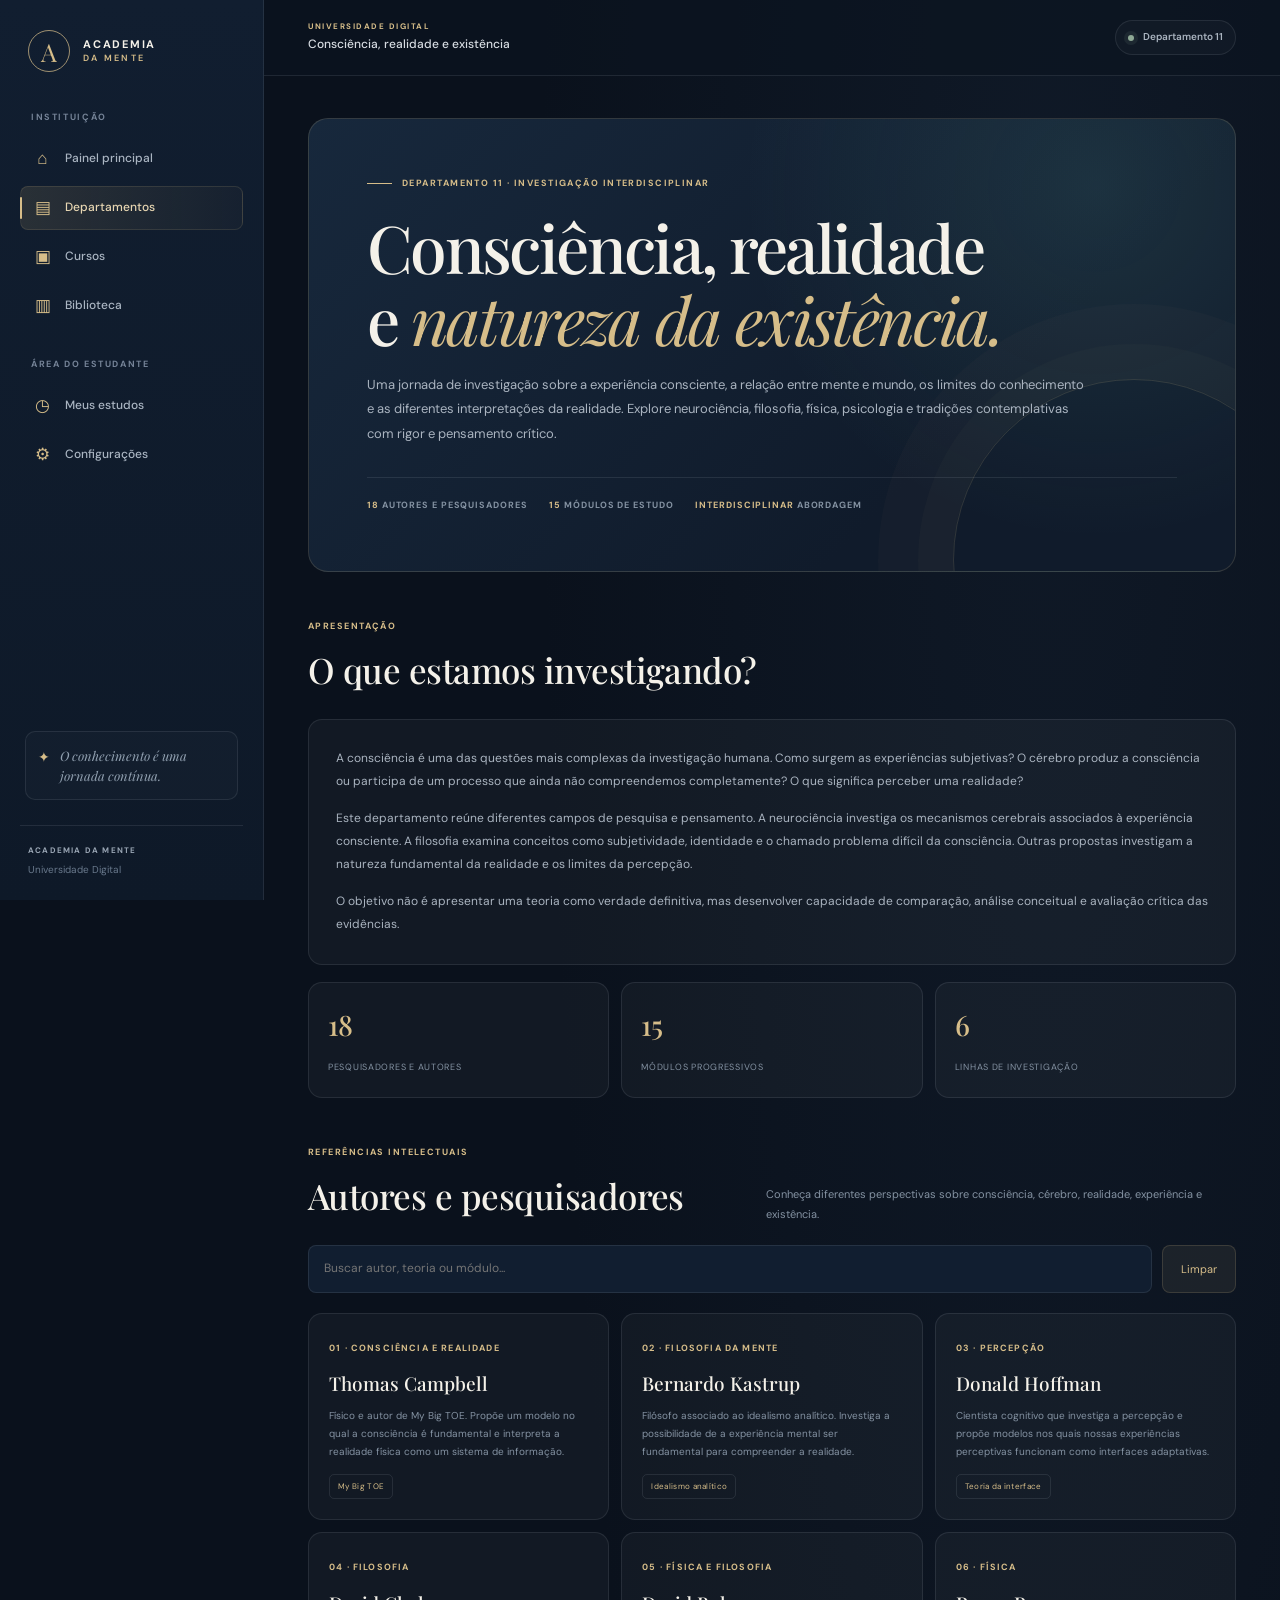
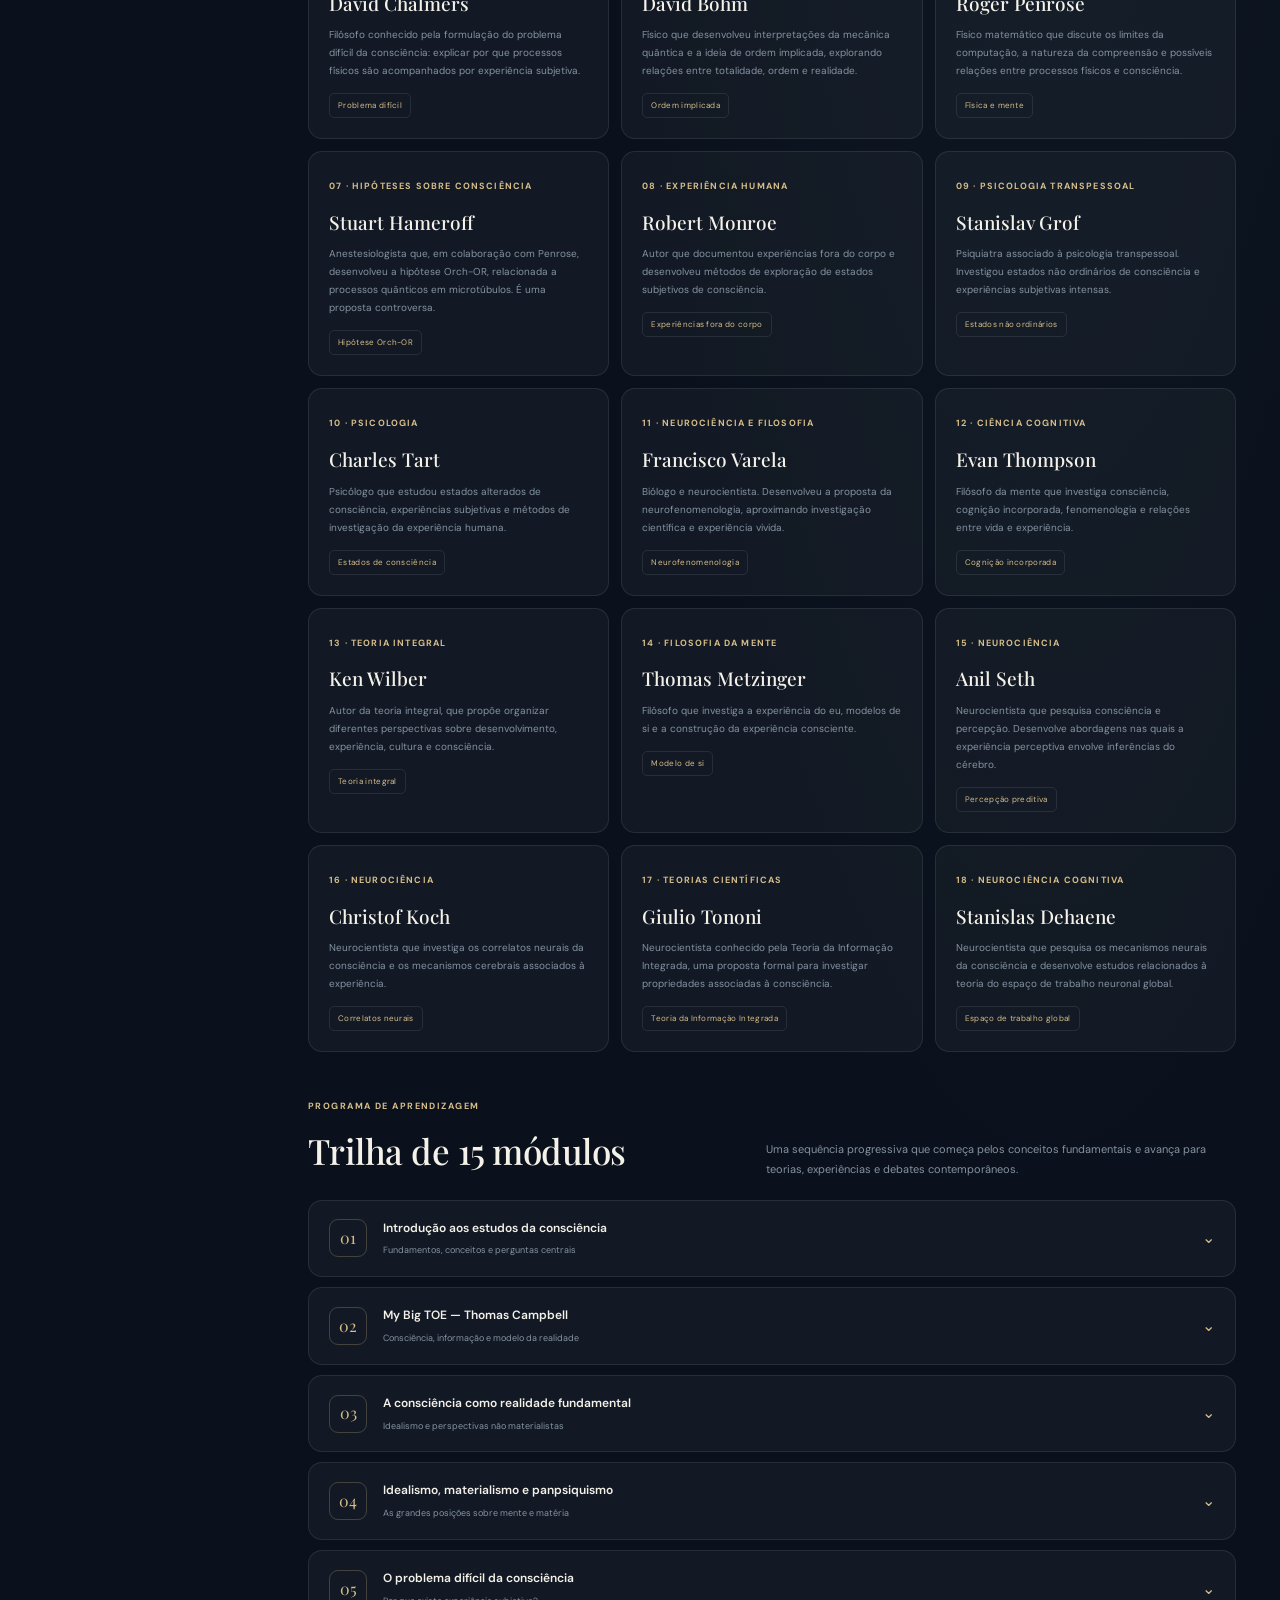
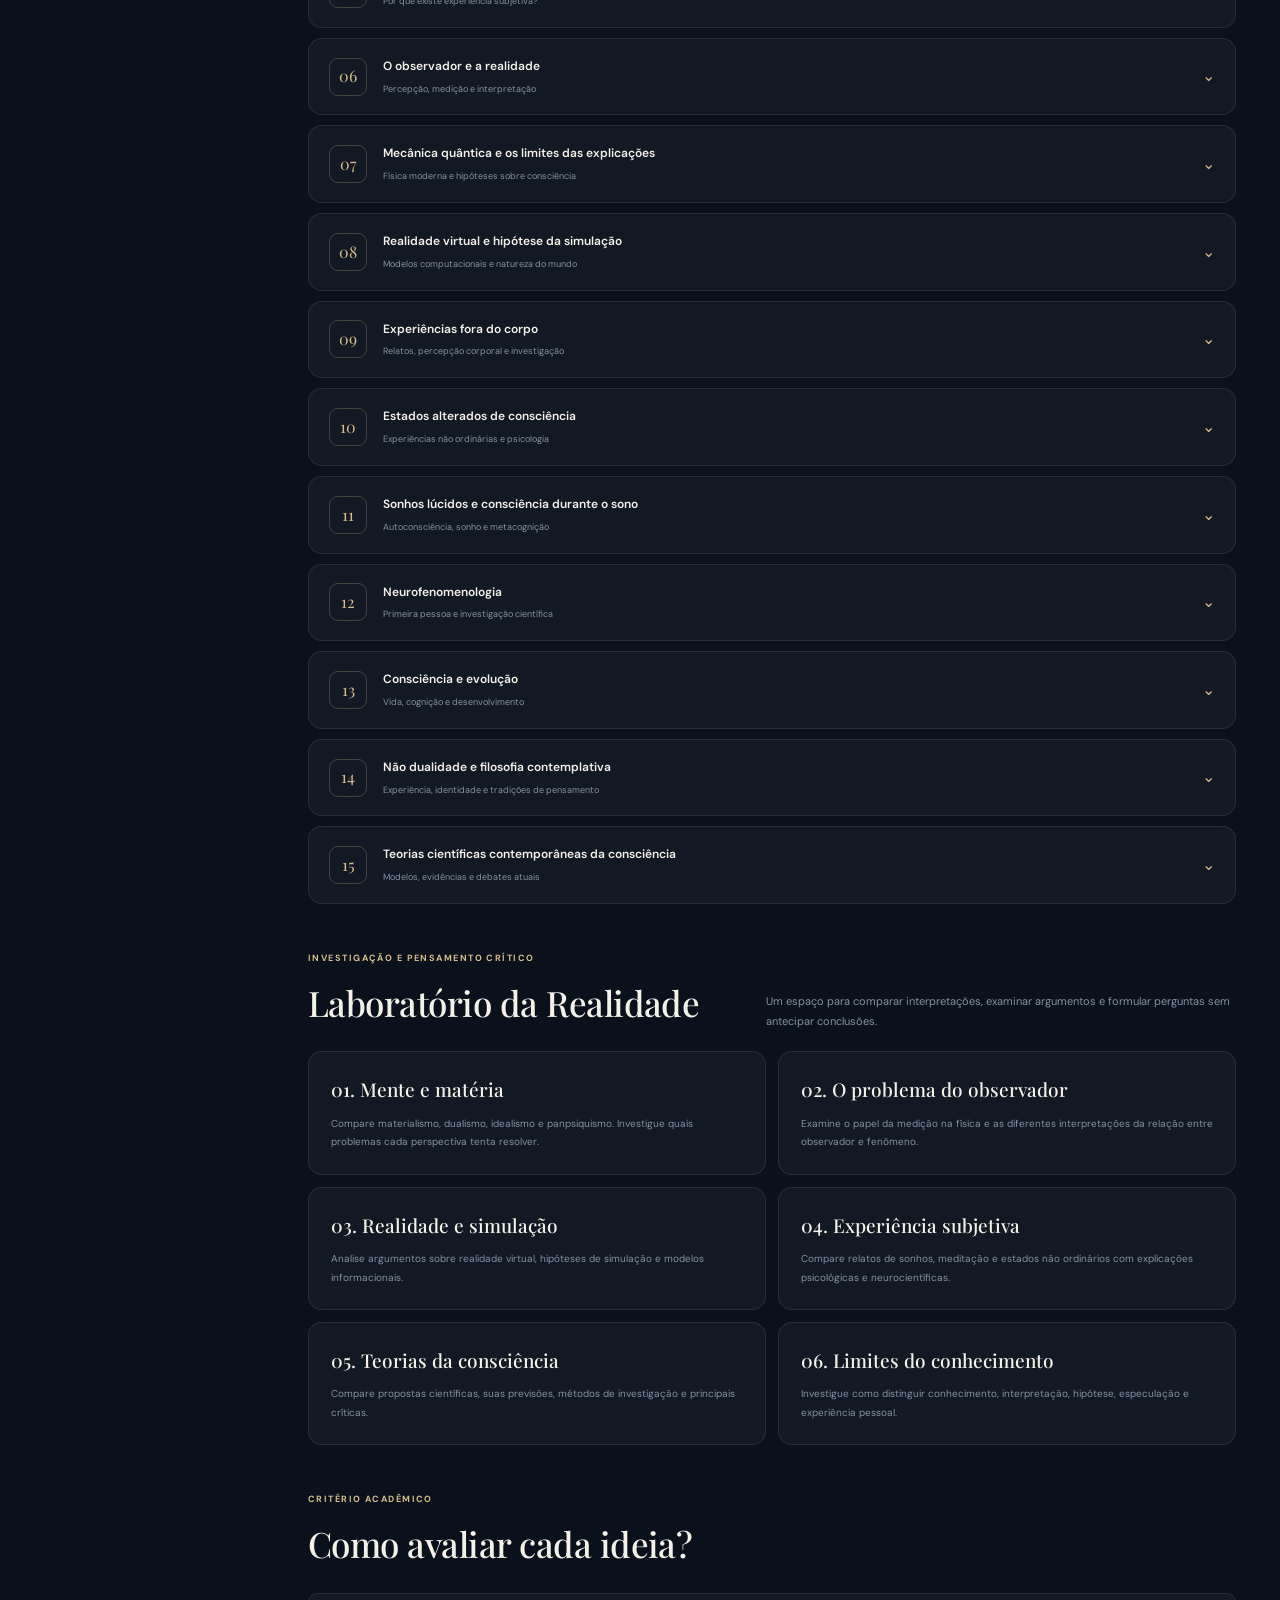
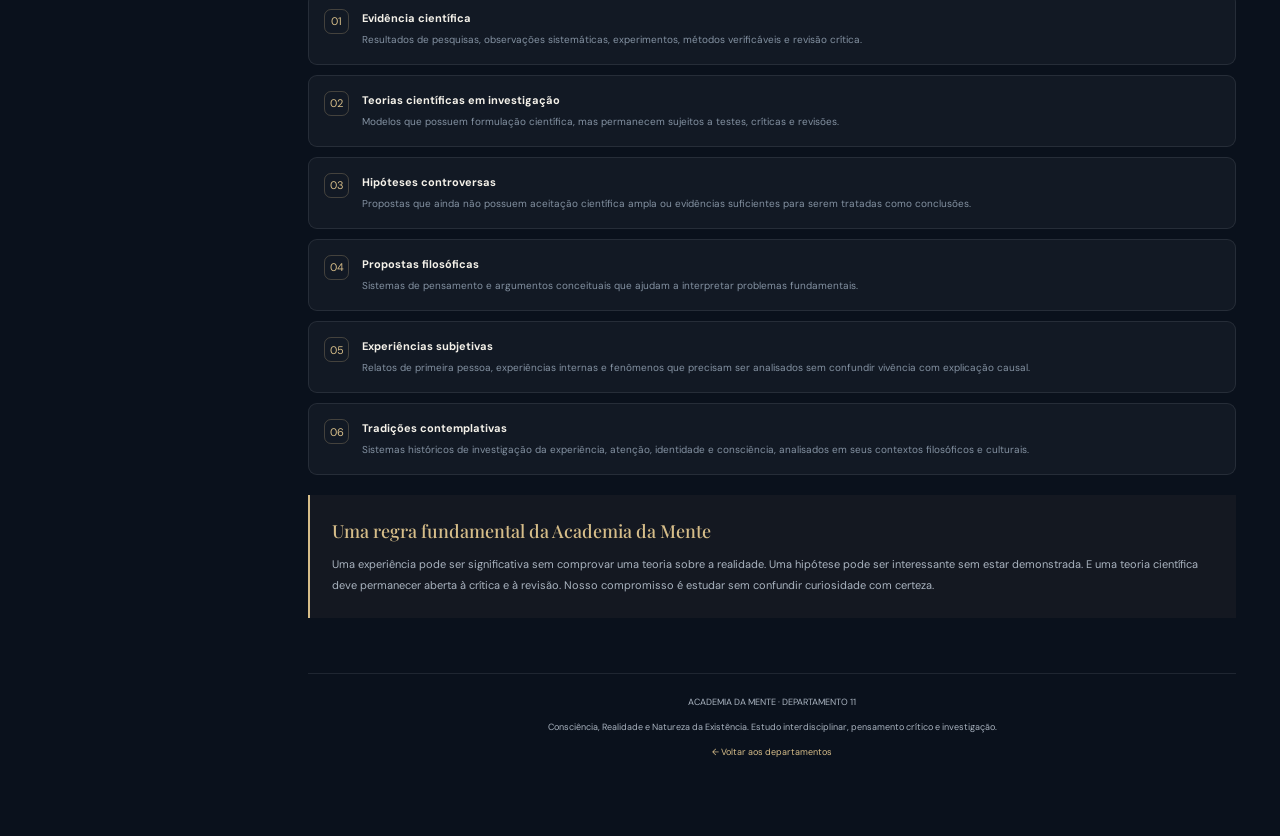
==== pages/consciencia-realidade.html @ b37b4dec "update consciencia-realidade.html" ====
<!DOCTYPE html>
<html lang="pt-BR">
<head>
  <meta charset="UTF-8">
  <meta name="viewport" content="width=device-width, initial-scale=1.0">
  <meta name="theme-color" content="#101b2b">

  <meta name="description" content="Estude consciência, realidade, filosofia da mente, neurociência, My Big TOE, estados alterados e teorias contemporâneas na Academia da Mente.">

  <title>Consciência e Realidade | Academia da Mente</title>

  <link rel="stylesheet" href="../style.css">
  <link rel="stylesheet" href="../css/components.css">
  <link rel="stylesheet" href="../css/dashboard.css">
  <link rel="stylesheet" href="../css/responsive.css">

  <style>
    .study-page {
      width: min(100% - 88px, 1440px);
      margin: 0 auto;
      padding: 42px 0 75px;
    }

    .study-hero {
      position: relative;
      overflow: hidden;
      padding: clamp(28px, 5vw, 58px);
      border: 1px solid var(--line);
      border-radius: var(--radius-lg);
      background:
        radial-gradient(circle at 85% 15%, rgba(112,201,197,.12), transparent 22rem),
        linear-gradient(135deg, #17283c, #101b2b 70%);
    }

    .study-hero::after {
      position: absolute;
      right: -80px;
      bottom: -170px;
      width: 360px;
      height: 360px;
      border: 1px solid rgba(214,189,137,.16);
      border-radius: 50%;
      box-shadow:
        0 0 0 35px rgba(214,189,137,.025),
        0 0 0 75px rgba(214,189,137,.02);
      content: "";
      pointer-events: none;
    }

    .eyebrow {
      display: flex;
      align-items: center;
      gap: 10px;
      color: var(--gold-400);
      font-size: 9px;
      font-weight: 700;
      letter-spacing: .16em;
    }

    .eyebrow-line {
      width: 25px;
      height: 1px;
      background: var(--gold-400);
    }

    .study-hero h1 {
      position: relative;
      z-index: 1;
      max-width: 820px;
      margin: 20px 0 17px;
      color: var(--paper-100);
      font-family: var(--font-display);
      font-size: clamp(39px, 6vw, 66px);
      font-weight: 500;
      letter-spacing: -.04em;
      line-height: 1.1;
    }

    .study-hero h1 em {
      color: var(--gold-400);
      font-weight: 400;
    }

    .study-hero > p {
      position: relative;
      z-index: 1;
      max-width: 720px;
      color: var(--muted-200);
      font-size: 13px;
      line-height: 1.9;
    }

    .hero-index {
      position: relative;
      z-index: 1;
      display: flex;
      flex-wrap: wrap;
      gap: 22px;
      margin-top: 30px;
      padding-top: 20px;
      border-top: 1px solid var(--line-cool);
    }

    .hero-index span {
      color: var(--muted-300);
      font-size: 9px;
      font-weight: 700;
      letter-spacing: .1em;
    }

    .hero-index strong {
      color: var(--gold-400);
    }

    .study-section {
      margin-top: 48px;
    }

    .section-heading {
      display: flex;
      justify-content: space-between;
      align-items: end;
      gap: 20px;
      margin-bottom: 20px;
    }

    .section-heading h2 {
      margin: 8px 0 0;
      color: var(--paper-100);
      font-family: var(--font-display);
      font-size: clamp(25px, 3vw, 35px);
      font-weight: 500;
    }

    .section-heading p {
      max-width: 470px;
      margin: 0;
      color: var(--muted-300);
      font-size: 11px;
      line-height: 1.8;
    }

    .intro-panel {
      padding: 27px;
      border: 1px solid var(--line-cool);
      border-radius: var(--radius-md);
      background: var(--surface);
    }

    .intro-panel p {
      margin-bottom: 13px;
      color: var(--muted-200);
      font-size: 12px;
      line-height: 1.95;
    }

    .intro-panel p:last-child {
      margin-bottom: 0;
    }

    .stats-grid {
      display: grid;
      grid-template-columns: repeat(3, 1fr);
      gap: 12px;
      margin-top: 17px;
    }

    .stat-card {
      padding: 19px;
      border: 1px solid var(--line-cool);
      border-radius: var(--radius-md);
      background: var(--surface);
    }

    .stat-card strong {
      display: block;
      margin-bottom: 5px;
      color: var(--gold-400);
      font-family: var(--font-display);
      font-size: 28px;
      font-weight: 500;
    }

    .stat-card span {
      color: var(--muted-300);
      font-size: 9px;
      letter-spacing: .08em;
      text-transform: uppercase;
    }

    .search-panel {
      display: flex;
      gap: 10px;
      margin-bottom: 20px;
    }

    .search-panel input {
      width: 100%;
      min-width: 0;
      padding: 13px 15px;
      border: 1px solid var(--line-cool);
      border-radius: 8px;
      outline: none;
      background: #111e30;
      color: var(--paper-100);
      font: inherit;
      font-size: 12px;
    }

    .search-panel input:focus {
      border-color: var(--gold-400);
    }

    .search-panel button {
      flex: 0 0 auto;
      padding: 0 18px;
      border: 1px solid var(--line);
      border-radius: 8px;
      background: rgba(214,189,137,.08);
      color: var(--gold-400);
      cursor: pointer;
      font: inherit;
      font-size: 11px;
    }

    .authors-grid {
      display: grid;
      grid-template-columns: repeat(3, minmax(0, 1fr));
      gap: 12px;
    }

    .author-card {
      padding: 20px;
      border: 1px solid var(--line-cool);
      border-radius: var(--radius-md);
      background: var(--surface);
      transition: border-color .2s, transform .2s;
    }

    .author-card:hover {
      transform: translateY(-2px);
      border-color: rgba(214,189,137,.4);
    }

    .author-number {
      color: var(--gold-400);
      font-size: 9px;
      font-weight: 700;
      letter-spacing: .13em;
    }

    .author-card h3 {
      margin: 10px 0 7px;
      color: var(--paper-100);
      font-family: var(--font-display);
      font-size: 19px;
      font-weight: 500;
    }

    .author-card p {
      margin: 0;
      color: var(--muted-300);
      font-size: 10px;
      line-height: 1.8;
    }

    .author-field {
      display: inline-block;
      margin-top: 13px;
      padding: 5px 8px;
      border: 1px solid var(--line-cool);
      border-radius: 5px;
      color: var(--gold-400);
      font-size: 8px;
      letter-spacing: .04em;
    }

    .curriculum {
      display: grid;
      gap: 10px;
    }

    .module-card {
      overflow: hidden;
      border: 1px solid var(--line-cool);
      border-radius: var(--radius-md);
      background: var(--surface);
    }

    .module-card[open] {
      border-color: rgba(214,189,137,.38);
    }

    .module-card summary {
      display: flex;
      align-items: center;
      gap: 16px;
      padding: 18px 20px;
      color: var(--paper-100);
      cursor: pointer;
      list-style: none;
    }

    .module-card summary::-webkit-details-marker {
      display: none;
    }

    .module-number {
      display: grid;
      place-items: center;
      flex: 0 0 38px;
      width: 38px;
      height: 38px;
      border: 1px solid rgba(214,189,137,.25);
      border-radius: 9px;
      color: var(--gold-400);
      font-family: var(--font-display);
      font-size: 16px;
    }

    .module-title {
      flex: 1;
      min-width: 0;
    }

    .module-title strong {
      display: block;
      font-size: 12px;
      font-weight: 600;
    }

    .module-title small {
      display: block;
      margin-top: 5px;
      color: var(--muted-300);
      font-size: 9px;
    }

    .module-arrow {
      color: var(--gold-400);
      font-size: 16px;
      transition: transform .2s;
    }

    .module-card[open] .module-arrow {
      transform: rotate(180deg);
    }

    .module-content {
      padding: 0 22px 22px 74px;
    }

    .module-content p {
      margin-bottom: 12px;
      color: var(--muted-200);
      font-size: 11px;
      line-height: 1.9;
    }

    .module-content strong {
      color: var(--gold-400);
    }

    .module-topics {
      display: flex;
      flex-wrap: wrap;
      gap: 7px;
      margin-top: 12px;
    }

    .module-topics span {
      padding: 6px 9px;
      border: 1px solid var(--line-cool);
      border-radius: 5px;
      color: var(--muted-300);
      font-size: 8px;
    }

    .lab-grid {
      display: grid;
      grid-template-columns: repeat(2, minmax(0, 1fr));
      gap: 12px;
    }

    .lab-card {
      padding: 22px;
      border: 1px solid var(--line-cool);
      border-radius: var(--radius-md);
      background: var(--surface);
    }

    .lab-card h3 {
      margin: 0 0 9px;
      color: var(--paper-100);
      font-family: var(--font-display);
      font-size: 19px;
      font-weight: 500;
    }

    .lab-card p {
      margin: 0;
      color: var(--muted-300);
      font-size: 10px;
      line-height: 1.85;
    }

    .evidence-list {
      display: grid;
      gap: 10px;
    }

    .evidence-item {
      display: flex;
      align-items: flex-start;
      gap: 13px;
      padding: 15px;
      border: 1px solid var(--line-cool);
      border-radius: 9px;
      background: var(--surface);
    }

    .evidence-mark {
      display: grid;
      place-items: center;
      flex: 0 0 25px;
      width: 25px;
      height: 25px;
      border: 1px solid rgba(214,189,137,.25);
      border-radius: 7px;
      color: var(--gold-400);
      font-size: 11px;
    }

    .evidence-item strong {
      display: block;
      margin-bottom: 4px;
      color: var(--paper-100);
      font-size: 11px;
    }

    .evidence-item p {
      margin: 0;
      color: var(--muted-300);
      font-size: 10px;
      line-height: 1.8;
    }

    .study-callout {
      margin-top: 20px;
      padding: 22px;
      border-left: 2px solid var(--gold-400);
      background: rgba(214,189,137,.045);
    }

    .study-callout strong {
      display: block;
      margin-bottom: 7px;
      color: var(--gold-400);
      font-family: var(--font-display);
      font-size: 18px;
      font-weight: 500;
    }

    .study-callout p {
      margin: 0;
      color: var(--muted-200);
      font-size: 11px;
      line-height: 1.9;
    }

    .study-footer {
      margin-top: 55px;
      padding-top: 20px;
      border-top: 1px solid var(--line-cool);
      color: var(--muted-300);
      font-size: 9px;
      line-height: 1.8;
      text-align: center;
    }

    .study-footer a {
      color: var(--gold-400);
      text-decoration: none;
    }

    .empty-search {
      display: none;
      padding: 25px;
      border: 1px dashed var(--line-cool);
      border-radius: 9px;
      color: var(--muted-300);
      font-size: 11px;
      text-align: center;
    }

    [hidden] {
      display: none !important;
    }

    @media (max-width: 1000px) {
      .authors-grid {
        grid-template-columns: repeat(2, minmax(0, 1fr));
      }
    }

    @media (max-width: 820px) {
      .study-page {
        width: calc(100% - 50px);
        padding-top: 28px;
      }

      .authors-grid {
        grid-template-columns: repeat(2, minmax(0, 1fr));
      }
    }

    @media (max-width: 600px) {
      .study-page {
        width: calc(100% - 36px);
      }

      .stats-grid,
      .lab-grid {
        grid-template-columns: 1fr;
      }

      .authors-grid {
        grid-template-columns: 1fr;
      }

      .section-heading {
        align-items: flex-start;
        flex-direction: column;
      }

      .module-card summary {
        gap: 11px;
        padding: 15px 13px;
      }

      .module-number {
        flex-basis: 33px;
        width: 33px;
        height: 33px;
      }

      .module-title strong {
        font-size: 11px;
        line-height: 1.5;
      }

      .module-content {
        padding: 0 15px 18px;
      }

      .hero-index {
        gap: 14px;
      }

      .search-panel button {
        padding: 0 12px;
      }
    }
  </style>
</head>

<body>
  <a class="skip-link" href="#conteudo">Pular para o conteúdo</a>

  <div class="app-layout">

    <aside class="sidebar" aria-label="Navegação principal">

      <a class="brand" href="../index.html" aria-label="Academia da Mente">
        <span class="brand-symbol" aria-hidden="true">A</span>
        <span class="brand-text">
          <strong>ACADEMIA</strong>
          <span>DA MENTE</span>
        </span>
      </a>

      <div class="sidebar-section">
        <span class="menu-label">INSTITUIÇÃO</span>

        <nav class="sidebar-nav">
          <a class="nav-link" href="../index.html">
            <span class="nav-icon">⌂</span>
            <span>Painel principal</span>
          </a>

          <a class="nav-link is-active" href="departamentos.html">
            <span class="nav-icon">▤</span>
            <span>Departamentos</span>
          </a>

          <a class="nav-link" href="cursos.html">
            <span class="nav-icon">▣</span>
            <span>Cursos</span>
          </a>

          <a class="nav-link" href="biblioteca.html">
            <span class="nav-icon">▥</span>
            <span>Biblioteca</span>
          </a>
        </nav>
      </div>

      <div class="sidebar-section">
        <span class="menu-label">ÁREA DO ESTUDANTE</span>

        <nav class="sidebar-nav">
          <a class="nav-link" href="meus-estudos.html">
            <span class="nav-icon">◷</span>
            <span>Meus estudos</span>
          </a>

          <a class="nav-link" href="configuracoes.html">
            <span class="nav-icon">⚙</span>
            <span>Configurações</span>
          </a>
        </nav>
      </div>

      <div class="sidebar-bottom">
        <div class="sidebar-note">
          <span class="sidebar-note-mark">✦</span>
          <p>O conhecimento é uma jornada contínua.</p>
        </div>

        <div class="sidebar-footer">
          <span>ACADEMIA DA MENTE</span>
          <small>Universidade Digital</small>
        </div>
      </div>

    </aside>

    <div class="main-layout">

      <header class="topbar">
        <div class="topbar-context">
          <span class="topbar-kicker">UNIVERSIDADE DIGITAL</span>
          <strong>Consciência, realidade e existência</strong>
        </div>

        <div class="topbar-actions">
          <span class="status-dot"></span>
          <span class="student-status">Departamento 11</span>
        </div>
      </header>

      <main id="conteudo" class="study-page">

        <section class="study-hero">

          <span class="eyebrow">
            <span class="eyebrow-line"></span>
            DEPARTAMENTO 11 · INVESTIGAÇÃO INTERDISCIPLINAR
          </span>

          <h1>Consciência, realidade e <em>natureza da existência.</em></h1>

          <p>
            Uma jornada de investigação sobre a experiência consciente,
            a relação entre mente e mundo, os limites do conhecimento
            e as diferentes interpretações da realidade. Explore
            neurociência, filosofia, física, psicologia e tradições
            contemplativas com rigor e pensamento crítico.
          </p>

          <div class="hero-index">
            <span><strong>18</strong> AUTORES E PESQUISADORES</span>
            <span><strong>15</strong> MÓDULOS DE ESTUDO</span>
            <span><strong>INTERDISCIPLINAR</strong> ABORDAGEM</span>
          </div>

        </section>

        <section class="study-section">

          <div class="section-heading">
            <div>
              <span class="eyebrow">APRESENTAÇÃO</span>
              <h2>O que estamos investigando?</h2>
            </div>
          </div>

          <div class="intro-panel">
            <p>
              A consciência é uma das questões mais complexas da
              investigação humana. Como surgem as experiências
              subjetivas? O cérebro produz a consciência ou participa
              de um processo que ainda não compreendemos completamente?
              O que significa perceber uma realidade?
            </p>

            <p>
              Este departamento reúne diferentes campos de pesquisa
              e pensamento. A neurociência investiga os mecanismos
              cerebrais associados à experiência consciente. A filosofia
              examina conceitos como subjetividade, identidade e o
              chamado problema difícil da consciência. Outras propostas
              investigam a natureza fundamental da realidade e os
              limites da percepção.
            </p>

            <p>
              O objetivo não é apresentar uma teoria como verdade
              definitiva, mas desenvolver capacidade de comparação,
              análise conceitual e avaliação crítica das evidências.
            </p>
          </div>

          <div class="stats-grid">
            <div class="stat-card">
              <strong>18</strong>
              <span>Pesquisadores e autores</span>
            </div>

            <div class="stat-card">
              <strong>15</strong>
              <span>Módulos progressivos</span>
            </div>

            <div class="stat-card">
              <strong>6</strong>
              <span>Linhas de investigação</span>
            </div>
          </div>

        </section>

        <section class="study-section" id="autores">

          <div class="section-heading">
            <div>
              <span class="eyebrow">REFERÊNCIAS INTELECTUAIS</span>
              <h2>Autores e pesquisadores</h2>
            </div>

            <p>
              Conheça diferentes perspectivas sobre consciência,
              cérebro, realidade, experiência e existência.
            </p>
          </div>

          <div class="search-panel">
            <input
              type="search"
              id="studySearch"
              placeholder="Buscar autor, teoria ou módulo..."
              aria-label="Buscar autor ou módulo"
            >

            <button type="button" id="clearSearch">
              Limpar
            </button>
          </div>

          <div class="authors-grid" id="authorsGrid">

            <article class="author-card" data-search="thomas campbell my big toe teoria do tudo">
              <span class="author-number">01 · CONSCIÊNCIA E REALIDADE</span>
              <h3>Thomas Campbell</h3>
              <p>
                Físico e autor de My Big TOE. Propõe um modelo no qual
                a consciência é fundamental e interpreta a realidade
                física como um sistema de informação.
              </p>
              <span class="author-field">My Big TOE</span>
            </article>

            <article class="author-card" data-search="bernardo kastrup idealismo analítico filosofia">
              <span class="author-number">02 · FILOSOFIA DA MENTE</span>
              <h3>Bernardo Kastrup</h3>
              <p>
                Filósofo associado ao idealismo analítico. Investiga
                a possibilidade de a experiência mental ser fundamental
                para compreender a realidade.
              </p>
              <span class="author-field">Idealismo analítico</span>
            </article>

            <article class="author-card" data-search="donald hoffman percepção interface realidade">
              <span class="author-number">03 · PERCEPÇÃO</span>
              <h3>Donald Hoffman</h3>
              <p>
                Cientista cognitivo que investiga a percepção e propõe
                modelos nos quais nossas experiências perceptivas
                funcionam como interfaces adaptativas.
              </p>
              <span class="author-field">Teoria da interface</span>
            </article>

            <article class="author-card" data-search="david chalmers problema dificil consciência">
              <span class="author-number">04 · FILOSOFIA</span>
              <h3>David Chalmers</h3>
              <p>
                Filósofo conhecido pela formulação do problema difícil
                da consciência: explicar por que processos físicos
                são acompanhados por experiência subjetiva.
              </p>
              <span class="author-field">Problema difícil</span>
            </article>

            <article class="author-card" data-search="david bohm física implicação ordem implicada">
              <span class="author-number">05 · FÍSICA E FILOSOFIA</span>
              <h3>David Bohm</h3>
              <p>
                Físico que desenvolveu interpretações da mecânica
                quântica e a ideia de ordem implicada, explorando
                relações entre totalidade, ordem e realidade.
              </p>
              <span class="author-field">Ordem implicada</span>
            </article>

            <article class="author-card" data-search="roger penrose matemática física consciência">
              <span class="author-number">06 · FÍSICA</span>
              <h3>Roger Penrose</h3>
              <p>
                Físico matemático que discute os limites da computação,
                a natureza da compreensão e possíveis relações entre
                processos físicos e consciência.
              </p>
              <span class="author-field">Física e mente</span>
            </article>

            <article class="author-card" data-search="stuart hameroff anestesiologia microtubulos orc">
              <span class="author-number">07 · HIPÓTESES SOBRE CONSCIÊNCIA</span>
              <h3>Stuart Hameroff</h3>
              <p>
                Anestesiologista que, em colaboração com Penrose,
                desenvolveu a hipótese Orch-OR, relacionada a processos
                quânticos em microtúbulos. É uma proposta controversa.
              </p>
              <span class="author-field">Hipótese Orch-OR</span>
            </article>

            <article class="author-card" data-search="robert monroe experiências fora do corpo">
              <span class="author-number">08 · EXPERIÊNCIA HUMANA</span>
              <h3>Robert Monroe</h3>
              <p>
                Autor que documentou experiências fora do corpo
                e desenvolveu métodos de exploração de estados
                subjetivos de consciência.
              </p>
              <span class="author-field">Experiências fora do corpo</span>
            </article>

            <article class="author-card" data-search="stanislav grof psicologia transpessoal estados alterados">
              <span class="author-number">09 · PSICOLOGIA TRANSPESSOAL</span>
              <h3>Stanislav Grof</h3>
              <p>
                Psiquiatra associado à psicologia transpessoal.
                Investigou estados não ordinários de consciência
                e experiências subjetivas intensas.
              </p>
              <span class="author-field">Estados não ordinários</span>
            </article>

            <article class="author-card" data-search="charles tart psicologia estados alterados">
              <span class="author-number">10 · PSICOLOGIA</span>
              <h3>Charles Tart</h3>
              <p>
                Psicólogo que estudou estados alterados de consciência,
                experiências subjetivas e métodos de investigação
                da experiência humana.
              </p>
              <span class="author-field">Estados de consciência</span>
            </article>

            <article class="author-card" data-search="francisco varela neurofenomenologia cognição">
              <span class="author-number">11 · NEUROCIÊNCIA E FILOSOFIA</span>
              <h3>Francisco Varela</h3>
              <p>
                Biólogo e neurocientista. Desenvolveu a proposta
                da neurofenomenologia, aproximando investigação
                científica e experiência vivida.
              </p>
              <span class="author-field">Neurofenomenologia</span>
            </article>

            <article class="author-card" data-search="evan thompson mente vida consciência fenomenologia">
              <span class="author-number">12 · CIÊNCIA COGNITIVA</span>
              <h3>Evan Thompson</h3>
              <p>
                Filósofo da mente que investiga consciência,
                cognição incorporada, fenomenologia e relações
                entre vida e experiência.
              </p>
              <span class="author-field">Cognição incorporada</span>
            </article>

            <article class="author-card" data-search="ken wilber integral desenvolvimento consciência">
              <span class="author-number">13 · TEORIA INTEGRAL</span>
              <h3>Ken Wilber</h3>
              <p>
                Autor da teoria integral, que propõe organizar
                diferentes perspectivas sobre desenvolvimento,
                experiência, cultura e consciência.
              </p>
              <span class="author-field">Teoria integral</span>
            </article>

            <article class="author-card" data-search="thomas metzinger self modelo de si filosofia">
              <span class="author-number">14 · FILOSOFIA DA MENTE</span>
              <h3>Thomas Metzinger</h3>
              <p>
                Filósofo que investiga a experiência do eu,
                modelos de si e a construção da experiência
                consciente.
              </p>
              <span class="author-field">Modelo de si</span>
            </article>

            <article class="author-card" data-search="anil seth neurociência percepção consciência">
              <span class="author-number">15 · NEUROCIÊNCIA</span>
              <h3>Anil Seth</h3>
              <p>
                Neurocientista que pesquisa consciência e percepção.
                Desenvolve abordagens nas quais a experiência
                perceptiva envolve inferências do cérebro.
              </p>
              <span class="author-field">Percepção preditiva</span>
            </article>

            <article class="author-card" data-search="christof koch neurociência consciência cérebro">
              <span class="author-number">16 · NEUROCIÊNCIA</span>
              <h3>Christof Koch</h3>
              <p>
                Neurocientista que investiga os correlatos neurais
                da consciência e os mecanismos cerebrais associados
                à experiência.
              </p>
              <span class="author-field">Correlatos neurais</span>
            </article>

            <article class="author-card" data-search="giulio tononi teoria informação integrada IIT">
              <span class="author-number">17 · TEORIAS CIENTÍFICAS</span>
              <h3>Giulio Tononi</h3>
              <p>
                Neurocientista conhecido pela Teoria da Informação
                Integrada, uma proposta formal para investigar
                propriedades associadas à consciência.
              </p>
              <span class="author-field">Teoria da Informação Integrada</span>
            </article>

            <article class="author-card" data-search="stanislas dehaene espaço global neuronal consciência">
              <span class="author-number">18 · NEUROCIÊNCIA COGNITIVA</span>
              <h3>Stanislas Dehaene</h3>
              <p>
                Neurocientista que pesquisa os mecanismos neurais
                da consciência e desenvolve estudos relacionados
                à teoria do espaço de trabalho neuronal global.
              </p>
              <span class="author-field">Espaço de trabalho global</span>
            </article>

          </div>

          <div class="empty-search" id="emptySearch">
            Nenhum autor ou módulo encontrado. Tente outro termo.
          </div>

        </section>

        <section class="study-section" id="modulos">

          <div class="section-heading">
            <div>
              <span class="eyebrow">PROGRAMA DE APRENDIZAGEM</span>
              <h2>Trilha de 15 módulos</h2>
            </div>

            <p>
              Uma sequência progressiva que começa pelos conceitos
              fundamentais e avança para teorias, experiências
              e debates contemporâneos.
            </p>
          </div>

          <div class="curriculum" id="modulesGrid">

            <details class="module-card" data-search="introdução estudos consciência conceitos experiência subjetividade">
              <summary>
                <span class="module-number">01</span>
                <span class="module-title">
                  <strong>Introdução aos estudos da consciência</strong>
                  <small>Fundamentos, conceitos e perguntas centrais</small>
                </span>
                <span class="module-arrow">⌄</span>
              </summary>
              <div class="module-content">
                <p>
                  O que chamamos de consciência? Estude a diferença
                  entre estar acordado, perceber estímulos, ter
                  experiências subjetivas e possuir autoconsciência.
                </p>
                <p><strong>Objetivo:</strong> construir uma base conceitual para compreender os debates seguintes.</p>
                <div class="module-topics">
                  <span>Experiência subjetiva</span>
                  <span>Autoconsciência</span>
                  <span>Qualia</span>
                  <span>Percepção</span>
                </div>
              </div>
            </details>

            <details class="module-card" data-search="my big toe thomas campbell teoria tudo consciência realidade informação">
              <summary>
                <span class="module-number">02</span>
                <span class="module-title">
                  <strong>My Big TOE — Thomas Campbell</strong>
                  <small>Consciência, informação e modelo da realidade</small>
                </span>
                <span class="module-arrow">⌄</span>
              </summary>
              <div class="module-content">
                <p>
                  Estude a proposta de Campbell apresentada em
                  My Big TOE — Theory of Everything. Conheça suas
                  ideias sobre consciência como fundamento, realidade
                  virtual, sistemas de informação e evolução.
                </p>
                <p>
                  Analise os conceitos centrais da obra e compare
                  suas afirmações com conhecimentos científicos
                  estabelecidos e outras teorias filosóficas.
                </p>
                <p><strong>Questão central:</strong> o que mudaria se a consciência fosse fundamental e não apenas um produto da matéria?</p>
                <div class="module-topics">
                  <span>My Big TOE</span>
                  <span>Realidade virtual</span>
                  <span>Informação</span>
                  <span>Evolução da consciência</span>
                </div>
              </div>
            </details>

            <details class="module-card" data-search="consciência realidade fundamental idealismo kastrup hoffman">
              <summary>
                <span class="module-number">03</span>
                <span class="module-title">
                  <strong>A consciência como realidade fundamental</strong>
                  <small>Idealismo e perspectivas não materialistas</small>
                </span>
                <span class="module-arrow">⌄</span>
              </summary>
              <div class="module-content">
                <p>
                  Investigue perspectivas que atribuem à consciência
                  um papel fundamental na natureza da realidade.
                  Estude o idealismo analítico de Bernardo Kastrup
                  e as propostas de Donald Hoffman.
                </p>
                <p><strong>Questão central:</strong> a consciência pode ser considerada fundamental?</p>
                <div class="module-topics">
                  <span>Idealismo</span>
                  <span>Percepção</span>
                  <span>Realidade</span>
                </div>
              </div>
            </details>

            <details class="module-card" data-search="idealismo materialismo panpsiquismo dualismo filosofia">
              <summary>
                <span class="module-number">04</span>
                <span class="module-title">
                  <strong>Idealismo, materialismo e panpsiquismo</strong>
                  <small>As grandes posições sobre mente e matéria</small>
                </span>
                <span class="module-arrow">⌄</span>
              </summary>
              <div class="module-content">
                <p>
                  Compare as principais posições filosóficas sobre
                  a relação entre mente e mundo físico: materialismo,
                  fisicalismo, dualismo, idealismo e panpsiquismo.
                </p>
                <p><strong>Objetivo:</strong> reconhecer os argumentos, pressupostos e dificuldades de cada posição.</p>
                <div class="module-topics">
                  <span>Materialismo</span>
                  <span>Dualismo</span>
                  <span>Idealismo</span>
                  <span>Panpsiquismo</span>
                </div>
              </div>
            </details>

            <details class="module-card" data-search="problema difícil david chalmers qualia subjetividade">
              <summary>
                <span class="module-number">05</span>
                <span class="module-title">
                  <strong>O problema difícil da consciência</strong>
                  <small>Por que existe experiência subjetiva?</small>
                </span>
                <span class="module-arrow">⌄</span>
              </summary>
              <div class="module-content">
                <p>
                  A partir de David Chalmers, investigue a diferença
                  entre explicar funções cognitivas e explicar
                  a experiência subjetiva. Estude os conceitos
                  de qualia e lacuna explicativa.
                </p>
                <p><strong>Questão central:</strong> explicar o funcionamento do cérebro é suficiente para explicar a experiência?</p>
                <div class="module-topics">
                  <span>David Chalmers</span>
                  <span>Qualia</span>
                  <span>Subjetividade</span>
                </div>
              </div>
            </details>

            <details class="module-card" data-search="observador realidade percepção física filosofia david bohm">
              <summary>
                <span class="module-number">06</span>
                <span class="module-title">
                  <strong>O observador e a realidade</strong>
                  <small>Percepção, medição e interpretação</small>
                </span>
                <span class="module-arrow">⌄</span>
              </summary>
              <div class="module-content">
                <p>
                  Investigue como observação e medição aparecem
                  na física e na filosofia. Conheça interpretações
                  sobre o papel do observador e as ideias de David
                  Bohm sobre ordem implicada.
                </p>
                <p><strong>Atenção:</strong> observar um fenômeno em física não significa necessariamente que uma mente humana cria o resultado.</p>
                <div class="module-topics">
                  <span>Observação</span>
                  <span>Medição</span>
                  <span>David Bohm</span>
                </div>
              </div>
            </details>

            <details class="module-card" data-search="mecânica quântica consciência penrose hameroff limites física">
              <summary>
                <span class="module-number">07</span>
                <span class="module-title">
                  <strong>Mecânica quântica e os limites das explicações</strong>
                  <small>Física moderna e hipóteses sobre consciência</small>
                </span>
                <span class="module-arrow">⌄</span>
              </summary>
              <div class="module-content">
                <p>
                  Estude fundamentos da mecânica quântica,
                  interpretações da medição e propostas de relação
                  entre processos quânticos e consciência.
                  Conheça Penrose e Hameroff e a hipótese Orch-OR.
                </p>
                <p><strong>Critério científico:</strong> diferenciar resultados experimentais da física quântica de hipóteses ainda controversas sobre consciência.</p>
                <div class="module-topics">
                  <span>Mecânica quântica</span>
                  <span>Penrose</span>
                  <span>Hameroff</span>
                  <span>Orch-OR</span>
                </div>
              </div>
            </details>

            <details class="module-card" data-search="realidade virtual simulação hipótese simulação my big toe hoffman">
              <summary>
                <span class="module-number">08</span>
                <span class="module-title">
                  <strong>Realidade virtual e hipótese da simulação</strong>
                  <small>Modelos computacionais e natureza do mundo</small>
                </span>
                <span class="module-arrow">⌄</span>
              </summary>
              <div class="module-content">
                <p>
                  Explore argumentos filosóficos sobre a hipótese
                  da simulação, modelos computacionais de realidade
                  e comparações com as ideias de Thomas Campbell.
                </p>
                <p><strong>Questão central:</strong> quais argumentos podem ser testados e quais permanecem especulativos?</p>
                <div class="module-topics">
                  <span>Hipótese da simulação</span>
                  <span>Informação</span>
                  <span>Realidade virtual</span>
                </div>
              </div>
            </details>

            <details class="module-card" data-search="experiências fora do corpo robert monroe consciência">
              <summary>
                <span class="module-number">09</span>
                <span class="module-title">
                  <strong>Experiências fora do corpo</strong>
                  <small>Relatos, percepção corporal e investigação</small>
                </span>
                <span class="module-arrow">⌄</span>
              </summary>
              <div class="module-content">
                <p>
                  Conheça relatos e pesquisas sobre experiências
                  fora do corpo, incluindo os trabalhos de Robert
                  Monroe. Compare interpretações psicológicas,
                  neurológicas e propostas espiritualistas.
                </p>
                <p><strong>Objetivo:</strong> separar a experiência relatada das conclusões sobre sua possível origem.</p>
                <div class="module-topics">
                  <span>Robert Monroe</span>
                  <span>Imagem corporal</span>
                  <span>Experiência subjetiva</span>
                </div>
              </div>
            </details>

            <details class="module-card" data-search="estados alterados consciência stanislav grof charles tart">
              <summary>
                <span class="module-number">10</span>
                <span class="module-title">
                  <strong>Estados alterados de consciência</strong>
                  <small>Experiências não ordinárias e psicologia</small>
                </span>
                <span class="module-arrow">⌄</span>
              </summary>
              <div class="module-content">
                <p>
                  Investigue estados alterados de consciência,
                  meditação, experiências intensas e abordagens
                  da psicologia transpessoal. Estude Stanislav Grof
                  e Charles Tart.
                </p>
                <p><strong>Objetivo:</strong> compreender como estados diferentes de consciência podem modificar percepção, memória e sentido de identidade.</p>
                <div class="module-topics">
                  <span>Stanislav Grof</span>
                  <span>Charles Tart</span>
                  <span>Psicologia transpessoal</span>
                </div>
              </div>
            </details>

            <details class="module-card" data-search="sonhos lúcidos sono metacognição consciência">
              <summary>
                <span class="module-number">11</span>
                <span class="module-title">
                  <strong>Sonhos lúcidos e consciência durante o sono</strong>
                  <small>Autoconsciência, sonho e metacognição</small>
                </span>
                <span class="module-arrow">⌄</span>
              </summary>
              <div class="module-content">
                <p>
                  Estude sonhos lúcidos, estados do sono, memória
                  onírica e percepção de estar sonhando. Investigue
                  a relação entre autoconsciência e metacognição.
                </p>
                <p><strong>Questão central:</strong> como a consciência de si pode aparecer em diferentes estados de sono?</p>
                <div class="module-topics">
                  <span>Sonhos lúcidos</span>
                  <span>Metacognição</span>
                  <span>Neurociência do sono</span>
                </div>
              </div>
            </details>

            <details class="module-card" data-search="neurofenomenologia francisco varela evan thompson experiência">
              <summary>
                <span class="module-number">12</span>
                <span class="module-title">
                  <strong>Neurofenomenologia</strong>
                  <small>Primeira pessoa e investigação científica</small>
                </span>
                <span class="module-arrow">⌄</span>
              </summary>
              <div class="module-content">
                <p>
                  Conheça a abordagem de Francisco Varela e os
                  trabalhos de Evan Thompson. Investigue como
                  relatos estruturados da experiência podem dialogar
                  com dados comportamentais e neurocientíficos.
                </p>
                <p><strong>Objetivo:</strong> compreender as possibilidades e os limites de integrar experiência subjetiva e métodos científicos.</p>
                <div class="module-topics">
                  <span>Francisco Varela</span>
                  <span>Evan Thompson</span>
                  <span>Fenomenologia</span>
                </div>
              </div>
            </details>

            <details class="module-card" data-search="consciência evolução desenvolvimento ken wilber">
              <summary>
                <span class="module-number">13</span>
                <span class="module-title">
                  <strong>Consciência e evolução</strong>
                  <small>Vida, cognição e desenvolvimento</small>
                </span>
                <span class="module-arrow">⌄</span>
              </summary>
              <div class="module-content">
                <p>
                  Estude hipóteses sobre a evolução das capacidades
                  cognitivas, percepção, aprendizagem e autoconsciência.
                  Conheça também a teoria integral de Ken Wilber,
                  distinguindo modelos teóricos de evidências evolutivas.
                </p>
                <p><strong>Questão central:</strong> como capacidades relacionadas à consciência surgiram e se transformaram ao longo da evolução?</p>
                <div class="module-topics">
                  <span>Evolução</span>
                  <span>Cognição</span>
                  <span>Ken Wilber</span>
                </div>
              </div>
            </details>

            <details class="module-card" data-search="não dualidade filosofia contemplativa meditação experiência">
              <summary>
                <span class="module-number">14</span>
                <span class="module-title">
                  <strong>Não dualidade e filosofia contemplativa</strong>
                  <small>Experiência, identidade e tradições de pensamento</small>
                </span>
                <span class="module-arrow">⌄</span>
              </summary>
              <div class="module-content">
                <p>
                  Investigue perspectivas contemplativas sobre
                  identidade, experiência e separação entre sujeito
                  e objeto. Compare descrições filosóficas e relatos
                  contemplativos com abordagens psicológicas.
                </p>
                <p><strong>Critério de estudo:</strong> compreender o valor filosófico e experiencial dessas tradições sem confundir relatos pessoais com comprovação científica.</p>
                <div class="module-topics">
                  <span>Não dualidade</span>
                  <span>Identidade</span>
                  <span>Contemplação</span>
                </div>
              </div>
            </details>

            <details class="module-card" data-search="teorias científicas contemporâneas consciência IIT espaço global neuronal anil seth tononi dehaene koch">
              <summary>
                <span class="module-number">15</span>
                <span class="module-title">
                  <strong>Teorias científicas contemporâneas da consciência</strong>
                  <small>Modelos, evidências e debates atuais</small>
                </span>
                <span class="module-arrow">⌄</span>
              </summary>
              <div class="module-content">
                <p>
                  Compare teorias e modelos científicos contemporâneos.
                  Estude a Teoria da Informação Integrada, associada
                  a Giulio Tononi, e a teoria do espaço de trabalho
                  neuronal global, associada a Stanislas Dehaene
                  e outros pesquisadores.
                </p>
                <p>
                  Explore também pesquisas de Anil Seth e Christof Koch,
                  além de debates sobre como testar teorias da consciência.
                </p>
                <p><strong>Objetivo:</strong> reconhecer previsões, evidências, críticas e limitações dos modelos científicos.</p>
                <div class="module-topics">
                  <span>IIT</span>
                  <span>Espaço de trabalho global</span>
                  <span>Anil Seth</span>
                  <span>Christof Koch</span>
                </div>
              </div>
            </details>

          </div>

        </section>

        <section class="study-section" id="laboratorio">

          <div class="section-heading">
            <div>
              <span class="eyebrow">INVESTIGAÇÃO E PENSAMENTO CRÍTICO</span>
              <h2>Laboratório da Realidade</h2>
            </div>

            <p>
              Um espaço para comparar interpretações, examinar
              argumentos e formular perguntas sem antecipar conclusões.
            </p>
          </div>

          <div class="lab-grid">

            <article class="lab-card">
              <h3>01. Mente e matéria</h3>
              <p>
                Compare materialismo, dualismo, idealismo e
                panpsiquismo. Investigue quais problemas cada
                perspectiva tenta resolver.
              </p>
            </article>

            <article class="lab-card">
              <h3>02. O problema do observador</h3>
              <p>
                Examine o papel da medição na física e as diferentes
                interpretações da relação entre observador e fenômeno.
              </p>
            </article>

            <article class="lab-card">
              <h3>03. Realidade e simulação</h3>
              <p>
                Analise argumentos sobre realidade virtual,
                hipóteses de simulação e modelos informacionais.
              </p>
            </article>

            <article class="lab-card">
              <h3>04. Experiência subjetiva</h3>
              <p>
                Compare relatos de sonhos, meditação e estados
                não ordinários com explicações psicológicas
                e neurocientíficas.
              </p>
            </article>

            <article class="lab-card">
              <h3>05. Teorias da consciência</h3>
              <p>
                Compare propostas científicas, suas previsões,
                métodos de investigação e principais críticas.
              </p>
            </article>

            <article class="lab-card">
              <h3>06. Limites do conhecimento</h3>
              <p>
                Investigue como distinguir conhecimento,
                interpretação, hipótese, especulação e experiência
                pessoal.
              </p>
            </article>

          </div>

        </section>

        <section class="study-section" id="metodologia">

          <div class="section-heading">
            <div>
              <span class="eyebrow">CRITÉRIO ACADÊMICO</span>
              <h2>Como avaliar cada ideia?</h2>
            </div>
          </div>

          <div class="evidence-list">

            <div class="evidence-item">
              <span class="evidence-mark">01</span>
              <div>
                <strong>Evidência científica</strong>
                <p>
                  Resultados de pesquisas, observações sistemáticas,
                  experimentos, métodos verificáveis e revisão crítica.
                </p>
              </div>
            </div>

            <div class="evidence-item">
              <span class="evidence-mark">02</span>
              <div>
                <strong>Teorias científicas em investigação</strong>
                <p>
                  Modelos que possuem formulação científica,
                  mas permanecem sujeitos a testes, críticas
                  e revisões.
                </p>
              </div>
            </div>

            <div class="evidence-item">
              <span class="evidence-mark">03</span>
              <div>
                <strong>Hipóteses controversas</strong>
                <p>
                  Propostas que ainda não possuem aceitação
                  científica ampla ou evidências suficientes
                  para serem tratadas como conclusões.
                </p>
              </div>
            </div>

            <div class="evidence-item">
              <span class="evidence-mark">04</span>
              <div>
                <strong>Propostas filosóficas</strong>
                <p>
                  Sistemas de pensamento e argumentos conceituais
                  que ajudam a interpretar problemas fundamentais.
                </p>
              </div>
            </div>

            <div class="evidence-item">
              <span class="evidence-mark">05</span>
              <div>
                <strong>Experiências subjetivas</strong>
                <p>
                  Relatos de primeira pessoa, experiências internas
                  e fenômenos que precisam ser analisados sem
                  confundir vivência com explicação causal.
                </p>
              </div>
            </div>

            <div class="evidence-item">
              <span class="evidence-mark">06</span>
              <div>
                <strong>Tradições contemplativas</strong>
                <p>
                  Sistemas históricos de investigação da experiência,
                  atenção, identidade e consciência, analisados
                  em seus contextos filosóficos e culturais.
                </p>
              </div>
            </div>

          </div>

          <div class="study-callout">
            <strong>Uma regra fundamental da Academia da Mente</strong>
            <p>
              Uma experiência pode ser significativa sem comprovar
              uma teoria sobre a realidade. Uma hipótese pode ser
              interessante sem estar demonstrada. E uma teoria
              científica deve permanecer aberta à crítica e à revisão.
              Nosso compromisso é estudar sem confundir curiosidade
              com certeza.
            </p>
          </div>

        </section>

        <footer class="study-footer">
          <p>
            ACADEMIA DA MENTE · DEPARTAMENTO 11
          </p>
          <p>
            Consciência, Realidade e Natureza da Existência.
            Estudo interdisciplinar, pensamento crítico e investigação.
          </p>
          <a href="departamentos.html">← Voltar aos departamentos</a>
        </footer>

      </main>
    </div>
  </div>

  <script>
    const searchInput = document.getElementById("studySearch");
    const clearButton = document.getElementById("clearSearch");
    const authorCards = Array.from(
      document.querySelectorAll(".author-card")
    );
    const moduleCards = Array.from(
      document.querySelectorAll(".module-card")
    );
    const emptySearch = document.getElementById("emptySearch");

    function normalizeText(value) {
      return value
        .toLocaleLowerCase("pt-BR")
        .normalize("NFD")
        .replace(/[\u0300-\u036f]/g, "");
    }

    function filterStudyContent() {
      const term = normalizeText(searchInput.value.trim());
      let visibleCount = 0;

      const allCards = [...authorCards, ...moduleCards];

      allCards.forEach(function(card) {
        const content = normalizeText(
          card.innerText + " " + (card.dataset.search || "")
        );

        const matches = content.includes(term);

        card.hidden = !matches;

        if (matches) {
          visibleCount++;
        }
      });

      emptySearch.style.display =
        term && visibleCount === 0 ? "block" : "none";
    }

    searchInput.addEventListener("input", filterStudyContent);

    clearButton.addEventListener("click", function() {
      searchInput.value = "";
      filterStudyContent();
      searchInput.focus();
    });
  </script>

</body>
</html>
---- style.css ----
/* =========================================================
   ACADEMIA DA MENTE — SISTEMA VISUAL GLOBAL
   Etapa 2: identidade visual, tipografia e estrutura base
   ========================================================= */

@import url('https://fonts.googleapis.com/css2?family=DM+Sans:wght@400;500;600;700&family=Playfair+Display:wght@400;500;600;700&display=swap');

:root {
  color-scheme: dark;
  --ink-950: #0a111c;
  --ink-900: #101b2b;
  --ink-850: #142238;
  --ink-800: #182a42;
  --ink-700: #243851;
  --ink-600: #3a5069;
  --gold-500: #c4a66a;
  --gold-400: #d6bd89;
  --gold-300: #e7d6b2;
  --paper-100: #f4f1e9;
  --paper-200: #e8e3d8;
  --muted-100: #d1d6dc;
  --muted-200: #aab4c0;
  --muted-300: #8492a2;
  --line: rgba(214, 189, 137, .17);
  --line-cool: rgba(211, 221, 232, .10);
  --surface: rgba(255,255,255,.035);
  --surface-hover: rgba(255,255,255,.06);
  --font-body: 'DM Sans', 'Segoe UI', Arial, sans-serif;
  --font-display: 'Playfair Display', Georgia, 'Times New Roman', serif;
  --sidebar-width: 264px;
  --content-width: 1440px;
  --radius-sm: 8px;
  --radius-md: 14px;
  --radius-lg: 20px;
  --shadow-soft: 0 18px 50px rgba(0,0,0,.18);
  font-synthesis: none;
  text-rendering: optimizeLegibility;
  -webkit-font-smoothing: antialiased;
  -moz-osx-font-smoothing: grayscale;
}

* { box-sizing: border-box; }
html { min-width: 320px; scroll-behavior: smooth; background: var(--ink-950); }
body {
  margin: 0;
  min-height: 100vh;
  background:
    radial-gradient(ellipse at 82% 5%, rgba(40,61,87,.18), transparent 32rem),
    var(--ink-950);
  color: var(--paper-100);
  font-family: var(--font-body);
  font-size: 15px;
  line-height: 1.65;
}
a { color: inherit; text-decoration: none; }
button, input, select, textarea { font: inherit; }
button, a { -webkit-tap-highlight-color: transparent; }
a:focus-visible, button:focus-visible, input:focus-visible, select:focus-visible, textarea:focus-visible {
  outline: 2px solid var(--gold-400);
  outline-offset: 4px;
}
::selection { background: rgba(196,166,106,.35); color: #fff; }

.skip-link {
  position: fixed;
  z-index: 1000;
  top: 12px;
  left: 12px;
  padding: 10px 16px;
  border-radius: 8px;
  background: var(--gold-400);
  color: var(--ink-950);
  font-weight: 700;
  transform: translateY(-160%);
}
.skip-link:focus { transform: translateY(0); }

h1, h2, h3, p { margin-top: 0; }
h1, h2, h3 { text-wrap: balance; }
p { color: var(--muted-200); }
img { display: block; max-width: 100%; }

.app-layout { min-height: 100vh; }
.main-layout { min-width: 0; margin-left: var(--sidebar-width); }
.main-content {
  width: min(100% - 88px, var(--content-width));
  margin: 0 auto;
  padding: 44px 0 72px;
}
.eyebrow {
  display: inline-flex;
  align-items: center;
  gap: 10px;
  color: var(--gold-400);
  font-size: 10px;
  font-weight: 700;
  letter-spacing: .19em;
  line-height: 1.5;
  text-transform: uppercase;
}
.eyebrow-line { display: inline-block; width: 26px; height: 1px; background: var(--gold-500); }
.text-link {
  display: inline-flex;
  align-items: center;
  gap: 9px;
  color: var(--gold-400);
  font-size: 12px;
  font-weight: 700;
  letter-spacing: .025em;
  transition: color .2s ease, gap .2s ease;
}
.text-link:hover { color: var(--gold-300); gap: 13px; }

.page-container {
  width: min(100% - 64px, 1120px);
  min-height: 100vh;
  margin: 0 auto;
  padding: 34px 0 28px;
  display: flex;
  flex-direction: column;
}
.page-header {
  display: flex;
  justify-content: space-between;
  align-items: center;
  gap: 20px;
  padding-bottom: 22px;
  border-bottom: 1px solid var(--line-cool);
}
.page-brand { display: inline-flex; align-items: center; gap: 12px; color: var(--paper-100); font-size: 11px; font-weight: 700; letter-spacing: .13em; }
.page-header-label { color: var(--muted-300); font-size: 10px; font-weight: 700; letter-spacing: .16em; }
.page-intro { padding: clamp(64px, 10vh, 110px) 0 54px; max-width: 760px; }
.page-intro h1 {
  margin: 18px 0 14px;
  color: var(--paper-100);
  font-family: var(--font-display);
  font-size: clamp(42px, 6vw, 68px);
  font-weight: 500;
  letter-spacing: -.035em;
  line-height: 1.12;
}
.page-intro p { max-width: 620px; margin-bottom: 0; font-size: 16px; line-height: 1.8; }
.page-empty-panel {
  position: relative;
  overflow: hidden;
  min-height: 300px;
  padding: 48px 28px;
  border: 1px solid var(--line);
  border-radius: var(--radius-lg);
  background:
    radial-gradient(circle at 50% 0%, rgba(196,166,106,.08), transparent 20rem),
    linear-gradient(145deg, rgba(255,255,255,.035), rgba(255,255,255,.012));
  text-align: center;
}
.page-empty-symbol {
  display: grid;
  place-items: center;
  width: 58px;
  height: 58px;
  margin: 0 auto 24px;
  border: 1px solid rgba(214,189,137,.35);
  border-radius: 50%;
  color: var(--gold-400);
  font-size: 24px;
}
.empty-overline { color: var(--gold-400); font-size: 9px; font-weight: 700; letter-spacing: .2em; }
.page-empty-panel h2 { margin: 10px 0; font-family: var(--font-display); font-size: 30px; font-weight: 500; }
.page-empty-panel p { max-width: 510px; margin: 0 auto 22px; }
.page-footer, .main-footer {
  display: flex;
  justify-content: space-between;
  gap: 20px;
  color: var(--muted-300);
  font-size: 9px;
  font-weight: 600;
  letter-spacing: .13em;
  text-transform: uppercase;
}
.page-footer { margin-top: auto; padding-top: 42px; }

/* =========================================================
   PAINEL NEURAL — ACADEMIA DA MENTE
   Primeira etapa da nova experiência visual
   ========================================================= */

.neural-hero {
  position: relative;
  display: grid;
  grid-template-columns: 1fr 1fr;
  align-items: center;
  gap: 24px;
  min-height: 390px;
  padding: 42px 38px;
  overflow: hidden;
  border: 1px solid rgba(214,189,137,.22);
  border-radius: 22px;
  background:
    radial-gradient(circle at 78% 45%, rgba(81,154,157,.13), transparent 19rem),
    linear-gradient(125deg, #142238, #0c1723 72%);
  box-shadow: 0 24px 70px rgba(0,0,0,.22);
}

.neural-hero-copy { position: relative; z-index: 2; max-width: 570px; }
.neural-overline { margin: 25px 0 8px; color: var(--gold-400); font-size: 9px; font-weight: 700; letter-spacing: .2em; }
.neural-hero h1 { margin: 0 0 17px; font-family: var(--font-display); font-size: clamp(34px, 4vw, 55px); font-weight: 500; line-height: 1.12; letter-spacing: -.035em; }
.neural-hero h1 em { color: var(--gold-400); font-weight: 400; }
.neural-description { max-width: 480px; margin-bottom: 25px; color: var(--muted-200); font-size: 13px; line-height: 1.85; }
.neural-hero-meta { display: flex; flex-wrap: wrap; gap: 14px; margin-top: 30px; color: var(--muted-300); font-size: 8px; letter-spacing: .12em; }
.neural-hero-meta span:first-child { display: inline-flex; align-items: center; gap: 7px; }
.neural-hero-meta i { width: 6px; height: 6px; border-radius: 50%; background: #76c9c2; box-shadow: 0 0 12px #76c9c2; }

.brain-visual { position: relative; display: grid; place-items: center; min-height: 310px; }
.brain-halo { position: absolute; width: 85%; aspect-ratio: 1; border: 1px solid rgba(214,189,137,.12); border-radius: 50%; box-shadow: 0 0 70px rgba(91,180,177,.08), inset 0 0 60px rgba(91,180,177,.06); }
.brain-svg { position: relative; z-index: 1; width: 100%; max-width: 520px; overflow: visible; filter: drop-shadow(0 0 12px rgba(112,201,197,.12)); }
.brain-label { position: absolute; z-index: 2; padding: 5px 9px; border: 1px solid rgba(214,189,137,.24); border-radius: 20px; background: rgba(10,17,28,.82); color: var(--gold-300); font-size: 8px; letter-spacing: .1em; }
.brain-label-one { top: 15%; left: 5%; }
.brain-label-two { top: 12%; right: 2%; }
.brain-label-three { right: 3%; bottom: 18%; }
.brain-caption { position: absolute; bottom: 0; color: var(--muted-300); font-size: 8px; letter-spacing: .2em; }

.neural-stats { margin-top: 34px; }
.map-intro { max-width: 690px; margin: -2px 0 22px; font-size: 12px; line-height: 1.8; }

.knowledge-map {
  position: relative;
  display: grid;
  place-items: center;
  min-height: 540px;
  padding: 35px;
  overflow: hidden;
  border: 1px solid var(--line);
  border-radius: var(--radius-lg);
  background:
    radial-gradient(circle at center, rgba(77,145,148,.12), transparent 17rem),
    linear-gradient(145deg, rgba(255,255,255,.035), rgba(255,255,255,.012));
}

.map-center { position: relative; z-index: 3; display: flex; flex-direction: column; align-items: center; justify-content: center; width: 135px; height: 135px; border: 1px solid var(--gold-400); border-radius: 50%; background: radial-gradient(circle, #25394b, #101b2b 70%); box-shadow: 0 0 0 12px rgba(214,189,137,.035), 0 0 45px rgba(214,189,137,.13); }
.map-center-symbol { display: grid; place-items: center; width: 39px; height: 39px; margin-bottom: 7px; border: 1px solid var(--gold-400); border-radius: 50%; color: var(--gold-300); font-family: var(--font-display); font-size: 24px; }
.map-center strong { color: var(--paper-100); font-size: 11px; letter-spacing: .18em; }
.map-center small { color: var(--muted-300); font-size: 8px; }

.map-connections { position: absolute; inset: 0; pointer-events: none; }
.connection { position: absolute; left: 50%; top: 50%; width: 31%; height: 1px; transform-origin: left center; background: linear-gradient(90deg, rgba(214,189,137,.65), rgba(112,201,197,.12)); }
.connection-a { transform: rotate(-145deg); }
.connection-b { transform: rotate(-90deg); }
.connection-c { transform: rotate(-35deg); }
.connection-d { transform: rotate(35deg); }
.connection-e { transform: rotate(90deg); }
.connection-f { transform: rotate(145deg); }

.map-nodes { position: absolute; inset: 0; }
.knowledge-node { position: absolute; z-index: 2; display: flex; flex-direction: column; gap: 4px; width: 190px; min-height: 83px; padding: 13px 15px; border: 1px solid rgba(214,189,137,.24); border-radius: 12px; background: rgba(13,25,38,.94); box-shadow: 0 12px 30px rgba(0,0,0,.2); transition: border-color .2s ease, transform .2s ease, background .2s ease; }
.knowledge-node:hover { transform: translateY(-4px); border-color: var(--gold-400); background: #182a3b; }
.knowledge-node > span { color: #75c7c2; font-size: 8px; font-weight: 700; letter-spacing: .12em; }
.knowledge-node strong { color: var(--paper-100); font-size: 11px; }
.knowledge-node small { color: var(--muted-300); font-size: 9px; }
.node-psychology { top: 7%; left: 7%; }
.node-neuro { top: 7%; right: 7%; }
.node-meta { top: 42%; left: 2%; }
.node-social { top: 42%; right: 2%; }
.node-consciousness { bottom: 6%; left: 9%; }
.node-philosophy { right: 9%; bottom: 6%; }

.map-legend { display: flex; align-items: center; gap: 9px; margin: 14px 0 0; color: var(--muted-300); font-size: 9px; }
.map-legend span { width: 7px; height: 7px; border-radius: 50%; background: #75c7c2; box-shadow: 0 0 10px #75c7c2; }

.learning-path { display: grid; gap: 0; padding: 8px 0; }
.path-step { position: relative; display: grid; grid-template-columns: 48px 1fr auto; align-items: center; gap: 18px; min-height: 112px; padding: 18px 22px; border-bottom: 1px solid var(--line-cool); }
.path-step::before { position: absolute; top: 0; bottom: 0; left: 43px; width: 1px; background: rgba(214,189,137,.18); content: ""; }
.path-number { position: relative; z-index: 1; display: grid; place-items: center; width: 42px; height: 42px; border: 1px solid rgba(214,189,137,.3); border-radius: 50%; background: var(--ink-900); color: var(--gold-400); font-size: 11px; font-weight: 700; }
.path-step-active .path-number { border-color: var(--gold-400); background: rgba(196,166,106,.13); box-shadow: 0 0 22px rgba(196,166,106,.12); }
.path-step small { color: var(--gold-400); font-size: 8px; font-weight: 700; letter-spacing: .15em; }
.path-step h3 { margin: 4px 0; color: var(--paper-100); font-family: var(--font-display); font-size: 19px; font-weight: 500; }
.path-step p { margin: 0; font-size: 10px; }
.path-status { color: var(--muted-300); font-size: 8px; font-weight: 700; letter-spacing: .1em; text-align: right; }
.path-step-active .path-status { color: var(--gold-400); }

.library-feature { display: flex; align-items: center; gap: 18px; padding: 23px; border: 1px solid var(--line); border-radius: var(--radius-md); background: var(--surface); }
.library-feature-icon { display: grid; flex: 0 0 48px; place-items: center; width: 48px; height: 48px; border: 1px solid rgba(214,189,137,.3); border-radius: 50%; color: var(--gold-400); font-size: 21px; }
.library-feature h3 { margin: 0 0 5px; font-family: var(--font-display); font-size: 19px; font-weight: 500; }
.library-feature p { margin: 0; font-size: 10px; }
.library-feature-label { margin-left: auto; color: var(--gold-400); font-size: 8px; font-weight: 700; letter-spacing: .12em; white-space: nowrap; }

@media (max-width: 900px) {
  .neural-hero { grid-template-columns: 1fr; }
  .brain-visual { min-height: 270px; }
  .knowledge-map { min-height: 620px; }
  .knowledge-node { width: 165px; }
}

@media (max-width: 600px) {
  .neural-hero { gap: 8px; padding: 27px 20px 20px; border-radius: 15px; }
  .neural-overline { margin-top: 19px; font-size: 8px; }
  .neural-hero h1 { font-size: 35px; }
  .neural-description { font-size: 11px; }
  .neural-hero-meta { gap: 8px; font-size: 7px; }
  .brain-visual { min-height: 220px; margin: 0 -8px; }
  .brain-label { padding: 4px 6px; font-size: 6px; }
  .brain-caption { font-size: 6px; }
  .knowledge-map { display: block; min-height: 0; padding: 20px 12px; }
  .map-center { width: 105px; height: 105px; margin: 10px auto 20px; }
  .map-center-symbol { width: 31px; height: 31px; font-size: 19px; }
  .map-connections { display: none; }
  .map-nodes { position: relative; display: grid; grid-template-columns: 1fr 1fr; gap: 9px; }
  .knowledge-node { position: relative; inset: auto; width: auto; min-height: 91px; padding: 10px; }
  .knowledge-node strong { font-size: 9px; }
  .knowledge-node small { font-size: 8px; }
  .map-legend { font-size: 8px; line-height: 1.5; }
  .path-step { grid-template-columns: 38px 1fr; gap: 12px; padding: 16px 5px; }
  .path-step::before { left: 23px; }
  .path-number { width: 36px; height: 36px; font-size: 9px; }
  .path-step h3 { font-size: 16px; }
  .path-step p { font-size: 9px; }
  .path-status { grid-column: 2; text-align: left; }
  .library-feature { align-items: flex-start; flex-wrap: wrap; gap: 12px; padding: 16px; }
  .library-feature-icon { flex-basis: 38px; width: 38px; height: 38px; }
  .library-feature h3 { font-size: 16px; }
  .library-feature p { font-size: 9px; }
  .library-feature-label { margin-left: 50px; }
}
---- css/components.css ----
/* =========================================================
   ACADEMIA DA MENTE — COMPONENTES REUTILIZÁVEIS
   ========================================================= */

.sidebar {
  position: fixed;
  z-index: 20;
  inset: 0 auto 0 0;
  display: flex;
  flex-direction: column;
  width: var(--sidebar-width);
  min-height: 100vh;
  padding: 30px 20px 22px;
  border-right: 1px solid var(--line-cool);
  background: linear-gradient(180deg, #111e30 0%, #0e1928 100%);
}
.brand { display: flex; align-items: center; gap: 13px; padding: 0 8px 38px; }
.brand-symbol {
  display: grid;
  place-items: center;
  flex: 0 0 42px;
  width: 42px;
  height: 42px;
  border: 1px solid rgba(214,189,137,.72);
  border-radius: 50%;
  color: var(--gold-400);
  font-family: var(--font-display);
  font-size: 25px;
  line-height: 1;
}
.brand-text { display: flex; flex-direction: column; gap: 2px; line-height: 1.25; }
.brand-text strong { color: var(--paper-100); font-size: 11px; font-weight: 700; letter-spacing: .16em; }
.brand-text span { color: var(--gold-400); font-size: 9px; font-weight: 600; letter-spacing: .25em; }
.sidebar-section { margin-bottom: 29px; }
.menu-label {
  display: block;
  padding: 0 11px 12px;
  color: #758397;
  font-size: 9px;
  font-weight: 700;
  letter-spacing: .18em;
}
.sidebar-nav { display: grid; gap: 5px; }
.nav-link {
  position: relative;
  display: flex;
  align-items: center;
  gap: 13px;
  min-height: 44px;
  padding: 0 12px;
  border: 1px solid transparent;
  border-radius: 8px;
  color: #aab5c2;
  font-size: 12px;
  font-weight: 500;
  transition: color .2s ease, background .2s ease, border-color .2s ease;
}
.nav-link:hover { background: rgba(255,255,255,.045); color: var(--paper-100); }
.nav-link.is-active {
  border-color: rgba(214,189,137,.13);
  background: linear-gradient(90deg, rgba(196,166,106,.14), rgba(196,166,106,.035));
  color: var(--gold-300);
}
.nav-link.is-active::before {
  position: absolute;
  top: 10px;
  bottom: 10px;
  left: -1px;
  width: 2px;
  border-radius: 2px;
  background: var(--gold-400);
  content: "";
}
.nav-icon { display: inline-grid; place-items: center; width: 19px; color: var(--gold-400); font-size: 17px; line-height: 1; }
.sidebar-bottom { margin-top: auto; }
.sidebar-note { display: flex; align-items: flex-start; gap: 10px; margin: 0 5px 25px; padding: 14px 12px; border: 1px solid var(--line-cool); border-radius: 10px; background: rgba(255,255,255,.018); }
.sidebar-note-mark { color: var(--gold-400); font-size: 14px; }
.sidebar-note p { margin: 0; color: #91a0b0; font-family: var(--font-display); font-size: 13px; font-style: italic; line-height: 1.5; }
.sidebar-footer { display: flex; flex-direction: column; gap: 4px; padding: 18px 8px 0; border-top: 1px solid var(--line-cool); }
.sidebar-footer span { color: #9ba7b5; font-size: 8px; font-weight: 700; letter-spacing: .15em; }
.sidebar-footer small { color: #69798c; font-size: 10px; }

.topbar {
  display: flex;
  align-items: center;
  justify-content: space-between;
  min-height: 76px;
  padding: 0 max(44px, calc((100vw - var(--sidebar-width) - var(--content-width))/2));
  border-bottom: 1px solid var(--line-cool);
  background: rgba(12,20,32,.58);
}
.topbar-context { display: flex; flex-direction: column; gap: 2px; }
.topbar-kicker { color: var(--gold-400); font-size: 8px; font-weight: 700; letter-spacing: .19em; }
.topbar-context strong { color: #d6dbe1; font-size: 12px; font-weight: 500; }
.topbar-actions { display: flex; align-items: center; gap: 9px; padding: 8px 12px; border: 1px solid var(--line-cool); border-radius: 99px; background: rgba(255,255,255,.025); }
.status-dot { width: 6px; height: 6px; border-radius: 50%; background: #8ea995; box-shadow: 0 0 0 4px rgba(142,169,149,.1); }
.student-status { color: var(--muted-200); font-size: 10px; font-weight: 600; }

.button {
  display: inline-flex;
  align-items: center;
  justify-content: center;
  gap: 14px;
  min-height: 46px;
  padding: 0 19px;
  border: 1px solid transparent;
  border-radius: 7px;
  font-size: 11px;
  font-weight: 700;
  letter-spacing: .025em;
  transition: transform .2s ease, background .2s ease, border-color .2s ease;
}
.button:hover { transform: translateY(-2px); }
.button-primary { border-color: rgba(231,214,178,.55); background: var(--gold-400); color: #172234; }
.button-primary:hover { background: var(--gold-300); }

@media (prefers-reduced-motion: reduce) {
  *, *::before, *::after { scroll-behavior: auto !important; animation-duration: .01ms !important; animation-iteration-count: 1 !important; transition-duration: .01ms !important; }
}
/* =========================================================
   ACADEMIA DA MENTE — COMPONENTES REUTILIZÁVEIS
   ========================================================= */

.sidebar {
  position: fixed;
  z-index: 20;
  inset: 0 auto 0 0;
  display: flex;
  flex-direction: column;
  width: var(--sidebar-width);
  min-height: 100vh;
  padding: 30px 20px 22px;
  border-right: 1px solid var(--line-cool);
  background: linear-gradient(180deg, #111e30 0%, #0e1928 100%);
}
.brand { display: flex; align-items: center; gap: 13px; padding: 0 8px 38px; }
.brand-symbol {
  display: grid;
  place-items: center;
  flex: 0 0 42px;
  width: 42px;
  height: 42px;
  border: 1px solid rgba(214,189,137,.72);
  border-radius: 50%;
  color: var(--gold-400);
  font-family: var(--font-display);
  font-size: 25px;
  line-height: 1;
}
.brand-text { display: flex; flex-direction: column; gap: 2px; line-height: 1.25; }
.brand-text strong { color: var(--paper-100); font-size: 11px; font-weight: 700; letter-spacing: .16em; }
.brand-text span { color: var(--gold-400); font-size: 9px; font-weight: 600; letter-spacing: .25em; }
.sidebar-section { margin-bottom: 29px; }
.menu-label {
  display: block;
  padding: 0 11px 12px;
  color: #758397;
  font-size: 9px;
  font-weight: 700;
  letter-spacing: .18em;
}
.sidebar-nav { display: grid; gap: 5px; }
.nav-link {
  position: relative;
  display: flex;
  align-items: center;
  gap: 13px;
  min-height: 44px;
  padding: 0 12px;
  border: 1px solid transparent;
  border-radius: 8px;
  color: #aab5c2;
  font-size: 12px;
  font-weight: 500;
  transition: color .2s ease, background .2s ease, border-color .2s ease;
}
.nav-link:hover { background: rgba(255,255,255,.045); color: var(--paper-100); }
.nav-link.is-active {
  border-color: rgba(214,189,137,.13);
  background: linear-gradient(90deg, rgba(196,166,106,.14), rgba(196,166,106,.035));
  color: var(--gold-300);
}
.nav-link.is-active::before {
  position: absolute;
  top: 10px;
  bottom: 10px;
  left: -1px;
  width: 2px;
  border-radius: 2px;
  background: var(--gold-400);
  content: "";
}
.nav-icon { display: inline-grid; place-items: center; width: 19px; color: var(--gold-400); font-size: 17px; line-height: 1; }
.sidebar-bottom { margin-top: auto; }
.sidebar-note { display: flex; align-items: flex-start; gap: 10px; margin: 0 5px 25px; padding: 14px 12px; border: 1px solid var(--line-cool); border-radius: 10px; background: rgba(255,255,255,.018); }
.sidebar-note-mark { color: var(--gold-400); font-size: 14px; }
.sidebar-note p { margin: 0; color: #91a0b0; font-family: var(--font-display); font-size: 13px; font-style: italic; line-height: 1.5; }
.sidebar-footer { display: flex; flex-direction: column; gap: 4px; padding: 18px 8px 0; border-top: 1px solid var(--line-cool); }
.sidebar-footer span { color: #9ba7b5; font-size: 8px; font-weight: 700; letter-spacing: .15em; }
.sidebar-footer small { color: #69798c; font-size: 10px; }

.topbar {
  display: flex;
  align-items: center;
  justify-content: space-between;
  min-height: 76px;
  padding: 0 max(44px, calc((100vw - var(--sidebar-width) - var(--content-width))/2));
  border-bottom: 1px solid var(--line-cool);
  background: rgba(12,20,32,.58);
}
.topbar-context { display: flex; flex-direction: column; gap: 2px; }
.topbar-kicker { color: var(--gold-400); font-size: 8px; font-weight: 700; letter-spacing: .19em; }
.topbar-context strong { color: #d6dbe1; font-size: 12px; font-weight: 500; }
.topbar-actions { display: flex; align-items: center; gap: 9px; padding: 8px 12px; border: 1px solid var(--line-cool); border-radius: 99px; background: rgba(255,255,255,.025); }
.status-dot { width: 6px; height: 6px; border-radius: 50%; background: #8ea995; box-shadow: 0 0 0 4px rgba(142,169,149,.1); }
.student-status { color: var(--muted-200); font-size: 10px; font-weight: 600; }

.button {
  display: inline-flex;
  align-items: center;
  justify-content: center;
  gap: 14px;
  min-height: 46px;
  padding: 0 19px;
  border: 1px solid transparent;
  border-radius: 7px;
  font-size: 11px;
  font-weight: 700;
  letter-spacing: .025em;
  transition: transform .2s ease, background .2s ease, border-color .2s ease;
}
.button:hover { transform: translateY(-2px); }
.button-primary { border-color: rgba(231,214,178,.55); background: var(--gold-400); color: #172234; }
.button-primary:hover { background: var(--gold-300); }

@media (prefers-reduced-motion: reduce) {
  *, *::before, *::after { scroll-behavior: auto !important; animation-duration: .01ms !important; animation-iteration-count: 1 !important; transition-duration: .01ms !important; }
}
---- css/dashboard.css ----
/* =========================================================
   ACADEMIA DA MENTE — PAINEL PRINCIPAL
   ========================================================= */

.welcome-section {
  position: relative;
  display: flex;
  align-items: center;
  justify-content: space-between;
  min-height: 300px;
  overflow: hidden;
  padding: 48px 56px;
  border: 1px solid rgba(214,189,137,.22);
  border-radius: var(--radius-lg);
  background:
    radial-gradient(ellipse at 80% 48%, rgba(68,91,118,.28), transparent 26rem),
    linear-gradient(112deg, #172941 0%, #142338 56%, #1a2c43 100%);
  box-shadow: var(--shadow-soft);
}
.welcome-section::after {
  position: absolute;
  right: 0;
  bottom: 0;
  left: 0;
  height: 2px;
  background: linear-gradient(90deg, transparent, rgba(214,189,137,.65), transparent);
  content: "";
}
.welcome-copy { position: relative; z-index: 1; max-width: 620px; }
.welcome-copy h1 {
  margin: 18px 0 13px;
  color: #f6f2e9;
  font-family: var(--font-display);
  font-size: clamp(38px, 4.2vw, 55px);
  font-weight: 500;
  letter-spacing: -.035em;
  line-height: 1.13;
}
.welcome-copy h1 em { color: var(--gold-400); font-weight: 400; }
.welcome-copy p { max-width: 540px; margin-bottom: 23px; color: #b4c0cd; font-size: 13px; line-height: 1.8; }
.welcome-seal { display: grid; place-items: center; width: 220px; height: 220px; margin-right: 18px; opacity: .8; }
.seal-ring {
  position: relative;
  display: flex;
  flex-direction: column;
  align-items: center;
  justify-content: center;
  width: 184px;
  height: 184px;
  border: 1px solid rgba(214,189,137,.43);
  border-radius: 50%;
  box-shadow: 0 0 0 9px rgba(214,189,137,.035), inset 0 0 0 8px rgba(214,189,137,.035);
}
.seal-ring::before, .seal-ring::after { position: absolute; inset: 13px; border: 1px dashed rgba(214,189,137,.24); border-radius: 50%; content: ""; }
.seal-ring::after { inset: -18px; border-style: solid; border-color: rgba(214,189,137,.12); }
.seal-star { color: var(--gold-400); font-size: 17px; }
.seal-letter { color: var(--gold-300); font-family: var(--font-display); font-size: 70px; line-height: 1.05; }
.seal-caption { margin-top: 4px; color: #a99a7d; font-size: 6px; font-weight: 700; letter-spacing: .22em; }

.dashboard-section { margin-top: 43px; }
.section-heading { display: flex; align-items: end; justify-content: space-between; gap: 20px; margin-bottom: 18px; }
.section-heading h2 { margin: 6px 0 0; color: var(--paper-100); font-family: var(--font-display); font-size: 25px; font-weight: 500; letter-spacing: -.015em; }
.section-aside { padding-bottom: 3px; color: #6f8093; font-size: 8px; font-weight: 700; letter-spacing: .15em; }

.overview-grid { display: grid; grid-template-columns: repeat(4, minmax(0, 1fr)); gap: 13px; }
.overview-card {
  min-height: 142px;
  padding: 17px 18px 15px;
  border: 1px solid var(--line-cool);
  border-radius: 12px;
  background: linear-gradient(145deg, rgba(255,255,255,.045), rgba(255,255,255,.018));
  transition: border-color .2s ease, transform .2s ease, background .2s ease;
}
.overview-card:hover { transform: translateY(-3px); border-color: rgba(214,189,137,.28); background: var(--surface-hover); }
.metric-top { display: flex; align-items: center; justify-content: space-between; gap: 8px; }
.card-label { color: #aab6c3; font-size: 10px; font-weight: 600; }
.metric-icon { display: grid; place-items: center; width: 27px; height: 27px; border: 1px solid rgba(214,189,137,.2); border-radius: 8px; color: var(--gold-400); font-size: 13px; }
.overview-card > strong { display: block; margin: 10px 0 0; color: var(--paper-100); font-family: var(--font-display); font-size: 34px; font-weight: 500; line-height: 1.1; }
.metric-unit { margin-left: 3px; color: var(--gold-400); font-family: var(--font-body); font-size: 16px; }
.overview-card small { display: block; margin-top: 7px; color: #758599; font-size: 9px; }

.empty-state {
  display: flex;
  align-items: center;
  gap: 36px;
  min-height: 218px;
  padding: 29px 38px;
  border: 1px solid var(--line-cool);
  border-radius: var(--radius-md);
  background: linear-gradient(115deg, rgba(255,255,255,.035), rgba(255,255,255,.012));
}
.empty-illustration { position: relative; display: grid; flex: 0 0 116px; place-items: center; width: 116px; height: 116px; }
.empty-orbit { position: absolute; width: 90px; height: 90px; border: 1px solid rgba(214,189,137,.34); border-radius: 50%; }
.orbit-one { transform: rotate(35deg) scaleX(.55); }
.orbit-two { transform: rotate(-35deg) scaleX(.55); border-color: rgba(214,189,137,.2); }
.empty-core { display: grid; place-items: center; width: 43px; height: 43px; border: 1px solid rgba(214,189,137,.5); border-radius: 50%; background: rgba(196,166,106,.09); color: var(--gold-400); font-size: 19px; }
.empty-copy { max-width: 590px; }
.empty-overline { color: var(--gold-400); font-size: 8px; font-weight: 700; letter-spacing: .19em; }
.empty-copy h3, .empty-state-compact h3 { margin: 7px 0 5px; color: var(--paper-100); font-family: var(--font-display); font-size: 23px; font-weight: 500; }
.empty-copy p { max-width: 550px; margin: 0 0 13px; color: #95a3b2; font-size: 11px; line-height: 1.75; }

.department-preview {
  display: flex;
  align-items: center;
  gap: 18px;
  padding: 21px 24px;
  border: 1px solid var(--line-cool);
  border-radius: var(--radius-md);
  background: rgba(255,255,255,.025);
}
.department-preview-icon { display: grid; flex: 0 0 44px; place-items: center; width: 44px; height: 44px; border: 1px solid rgba(214,189,137,.27); border-radius: 11px; color: var(--gold-400); font-size: 20px; }
.department-preview h3 { margin: 0 0 4px; color: #e9e6df; font-family: var(--font-display); font-size: 18px; font-weight: 500; }
.department-preview p { max-width: 660px; margin: 0; color: #8796a6; font-size: 10px; line-height: 1.65; }
.planned-count { display: flex; flex-direction: column; align-items: center; gap: 0; margin-left: auto; padding-left: 25px; border-left: 1px solid var(--line-cool); }
.planned-count strong { color: var(--gold-400); font-family: var(--font-display); font-size: 27px; font-weight: 500; line-height: 1.2; }
.planned-count small { color: #78889b; font-size: 8px; white-space: nowrap; }

.empty-state-compact { min-height: 112px; gap: 18px; padding: 20px 24px; }
.library-empty-icon { display: grid; flex: 0 0 42px; place-items: center; width: 42px; height: 42px; border: 1px solid rgba(214,189,137,.24); border-radius: 10px; color: var(--gold-400); font-size: 18px; }
.empty-state-compact h3 { margin: 0 0 3px; font-size: 18px; }
.empty-state-compact p { margin: 0; font-size: 10px; }
.empty-badge { margin-left: auto; padding: 6px 9px; border: 1px solid var(--line); border-radius: 5px; color: #9b8c70; font-size: 7px; font-weight: 700; letter-spacing: .12em; white-space: nowrap; }

.main-footer { width: min(100% - 88px, var(--content-width)); margin: 0 auto; padding: 20px 0 26px; border-top: 1px solid var(--line-cool); }
---- css/responsive.css ----
/* =========================================================
   ACADEMIA DA MENTE — RESPONSIVIDADE E AJUSTES DE TELA
   ========================================================= */

@media (min-width: 1600px) {
  :root { --sidebar-width: 280px; }
  .main-content { padding-top: 54px; }
  .welcome-section { min-height: 330px; }
}

@media (max-width: 1180px) {
  :root { --sidebar-width: 238px; }
  .main-content { width: calc(100% - 56px); }
  .topbar { padding-right: 28px; padding-left: 28px; }
  .welcome-section { padding: 42px 38px; }
  .welcome-seal { margin-right: 0; transform: scale(.88); }
  .overview-grid { grid-template-columns: repeat(2, minmax(0, 1fr)); }
  .main-footer { width: calc(100% - 56px); }
}

@media (max-width: 820px) {
  :root { --sidebar-width: 0px; }
  .sidebar {
    position: relative;
    inset: auto;
    width: 100%;
    min-height: auto;
    padding: 17px 22px 13px;
    border-right: 0;
    border-bottom: 1px solid var(--line-cool);
  }
  .brand { padding: 0 0 15px; }
  .brand-symbol { width: 36px; height: 36px; flex-basis: 36px; font-size: 21px; }
  .sidebar-section { margin: 0; }
  .sidebar-section + .sidebar-section { margin-top: 12px; }
  .menu-label { padding: 0 2px 7px; font-size: 8px; }
  .sidebar-nav { display: flex; gap: 5px; overflow-x: auto; padding-bottom: 2px; scrollbar-width: thin; }
  .nav-link { flex: 0 0 auto; min-height: 37px; padding: 0 10px; font-size: 10px; white-space: nowrap; }
  .nav-link.is-active::before { top: auto; right: 10px; bottom: -1px; left: 10px; width: auto; height: 2px; }
  .nav-icon { font-size: 14px; }
  .sidebar-bottom { display: none; }
  .main-layout { margin-left: 0; }
  .topbar { min-height: 62px; padding: 0 25px; }
  .main-content { width: calc(100% - 50px); padding-top: 28px; }
  .main-footer { width: calc(100% - 50px); }
  .welcome-section { min-height: 270px; padding: 34px 30px; }
  .welcome-seal { width: 160px; height: 160px; transform: scale(.76); transform-origin: center right; margin-left: -15px; }
  .dashboard-section { margin-top: 34px; }
}

@media (max-width: 600px) {
  body { font-size: 14px; }
  .sidebar { padding: 14px 15px 10px; }
  .brand { padding-bottom: 12px; }
  .sidebar-section + .sidebar-section { margin-top: 9px; }
  .nav-link { gap: 7px; min-height: 35px; padding: 0 9px; font-size: 9px; }
  .topbar { min-height: 58px; padding: 0 18px; }
  .topbar-kicker { font-size: 7px; }
  .topbar-context strong { font-size: 10px; }
  .topbar-actions { gap: 7px; padding: 6px 9px; }
  .student-status { font-size: 8px; }
  .main-content { width: calc(100% - 34px); padding: 18px 0 45px; }
  .welcome-section { min-height: 0; padding: 30px 23px 29px; border-radius: 14px; }
  .welcome-copy { max-width: 100%; }
  .welcome-copy .eyebrow { font-size: 8px; letter-spacing: .12em; }
  .welcome-copy h1 { margin: 14px 0 10px; font-size: clamp(34px, 10vw, 44px); }
  .welcome-copy p { max-width: 100%; font-size: 11px; }
  .welcome-seal { display: none; }
  .button { min-height: 43px; padding: 0 14px; font-size: 10px; }
  .dashboard-section { margin-top: 30px; }
  .section-heading { align-items: flex-start; margin-bottom: 13px; }
  .section-heading h2 { font-size: 21px; }
  .section-heading .text-link { align-self: end; font-size: 9px; white-space: nowrap; }
  .section-aside { display: none; }
  .overview-grid { gap: 9px; }
  .overview-card { min-height: 124px; padding: 13px 12px; }
  .card-label { font-size: 9px; }
  .metric-icon { width: 23px; height: 23px; font-size: 11px; }
  .overview-card > strong { margin-top: 8px; font-size: 29px; }
  .overview-card small { font-size: 8px; line-height: 1.4; }
  .empty-state { flex-direction: column; align-items: flex-start; gap: 16px; padding: 22px; }
  .empty-illustration { align-self: center; width: 90px; height: 90px; flex-basis: 90px; }
  .empty-copy h3 { font-size: 21px; }
  .empty-copy p { font-size: 10px; }
  .department-preview { align-items: flex-start; gap: 12px; padding: 17px 15px; }
  .department-preview-icon { flex-basis: 36px; width: 36px; height: 36px; font-size: 17px; }
  .department-preview h3 { font-size: 16px; }
  .department-preview p { font-size: 9px; }
  .planned-count { padding-left: 12px; }
  .planned-count strong { font-size: 22px; }
  .planned-count small { font-size: 7px; }
  .empty-state-compact { flex-direction: row; align-items: center; gap: 12px; padding: 16px; }
  .empty-badge { display: none; }
  .main-footer { width: calc(100% - 34px); padding: 16px 0 20px; font-size: 7px; }
  .page-container { width: calc(100% - 36px); padding-top: 20px; }
  .page-header { align-items: flex-start; flex-direction: column; gap: 12px; }
  .page-header-label { font-size: 8px; }
  .page-intro { padding: 55px 0 34px; }
  .page-intro h1 { font-size: clamp(38px, 11vw, 52px); }
  .page-intro p { font-size: 13px; }
  .page-empty-panel { min-height: 270px; padding: 38px 20px; }
  .page-empty-panel h2 { font-size: 25px; }
  .page-empty-panel p { font-size: 12px; }
  .page-footer { padding-top: 35px; font-size: 7px; }
}

@media (max-width: 360px) {
  .nav-link { font-size: 8px; padding: 0 7px; }
  .overview-grid { grid-template-columns: 1fr 1fr; }
  .department-preview { flex-wrap: wrap; }
  .planned-count { margin-left: 48px; border-left: 0; padding-left: 0; align-items: flex-start; }
}
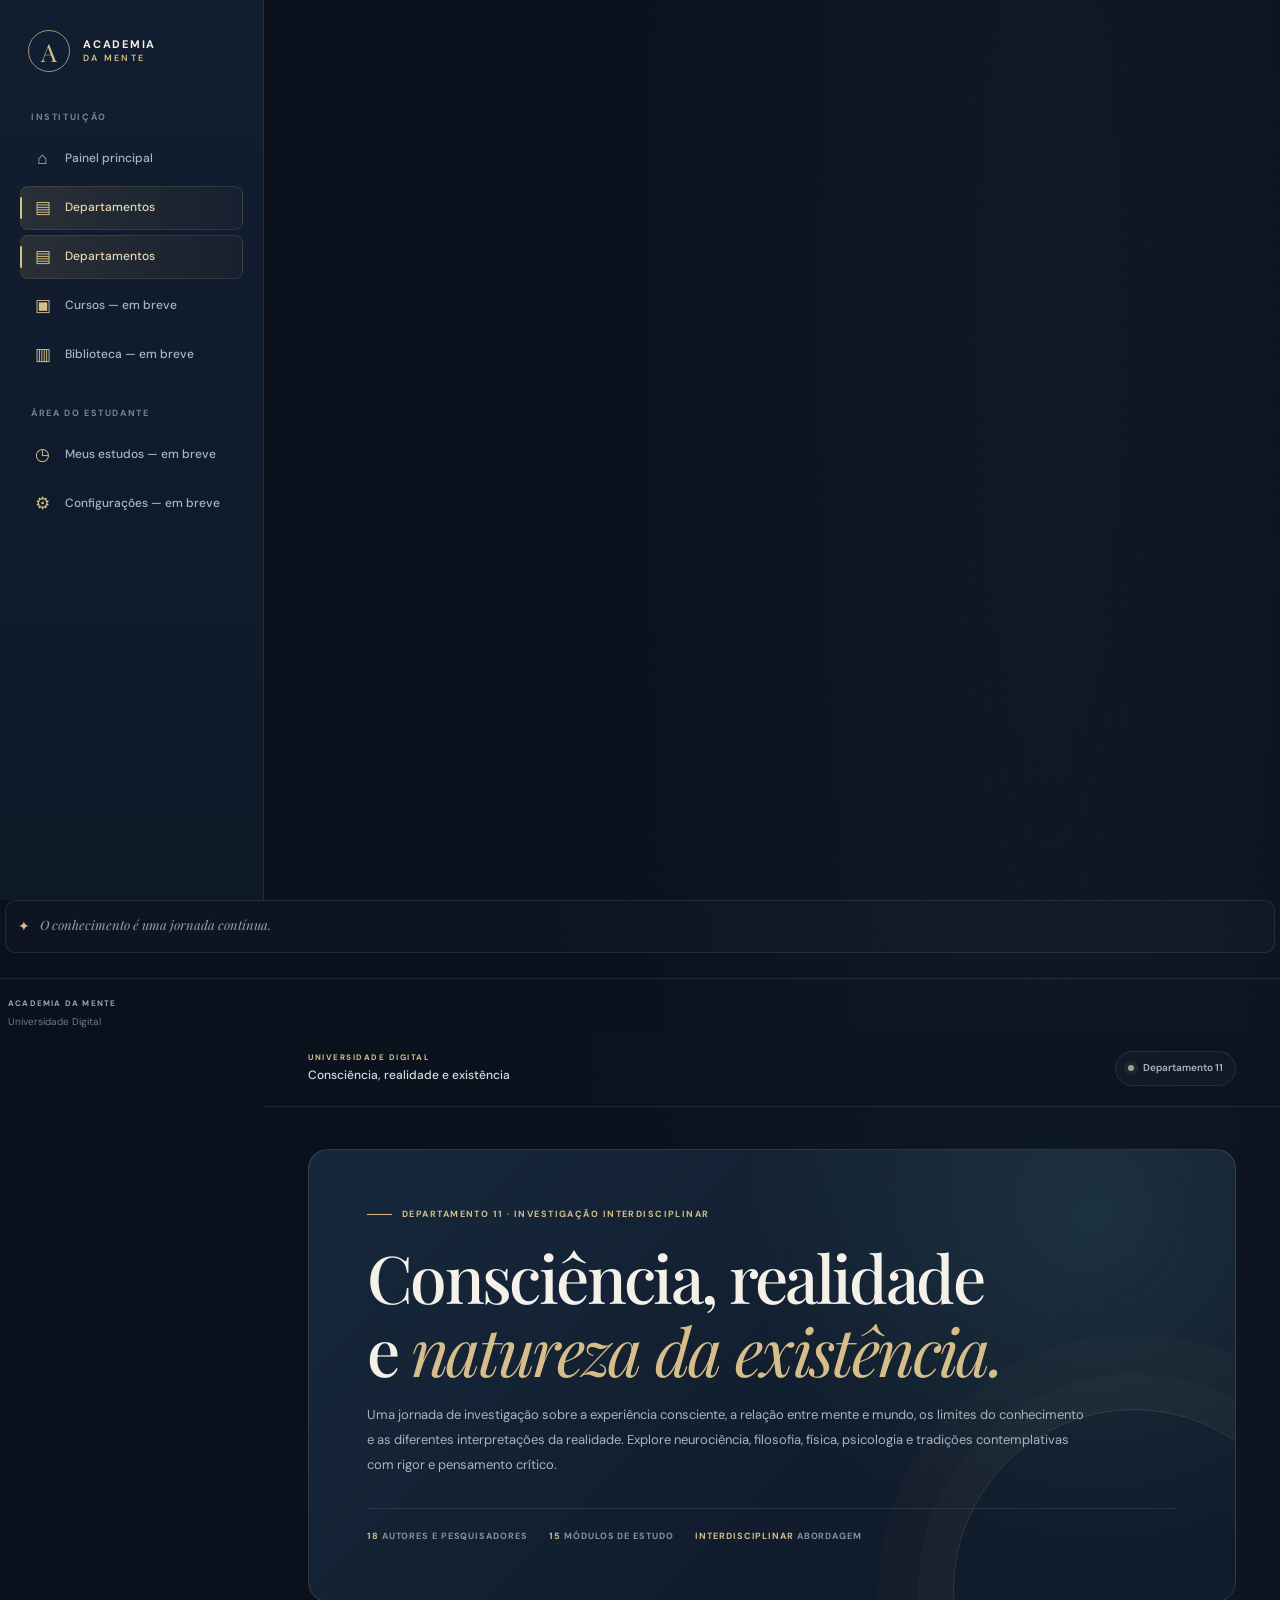
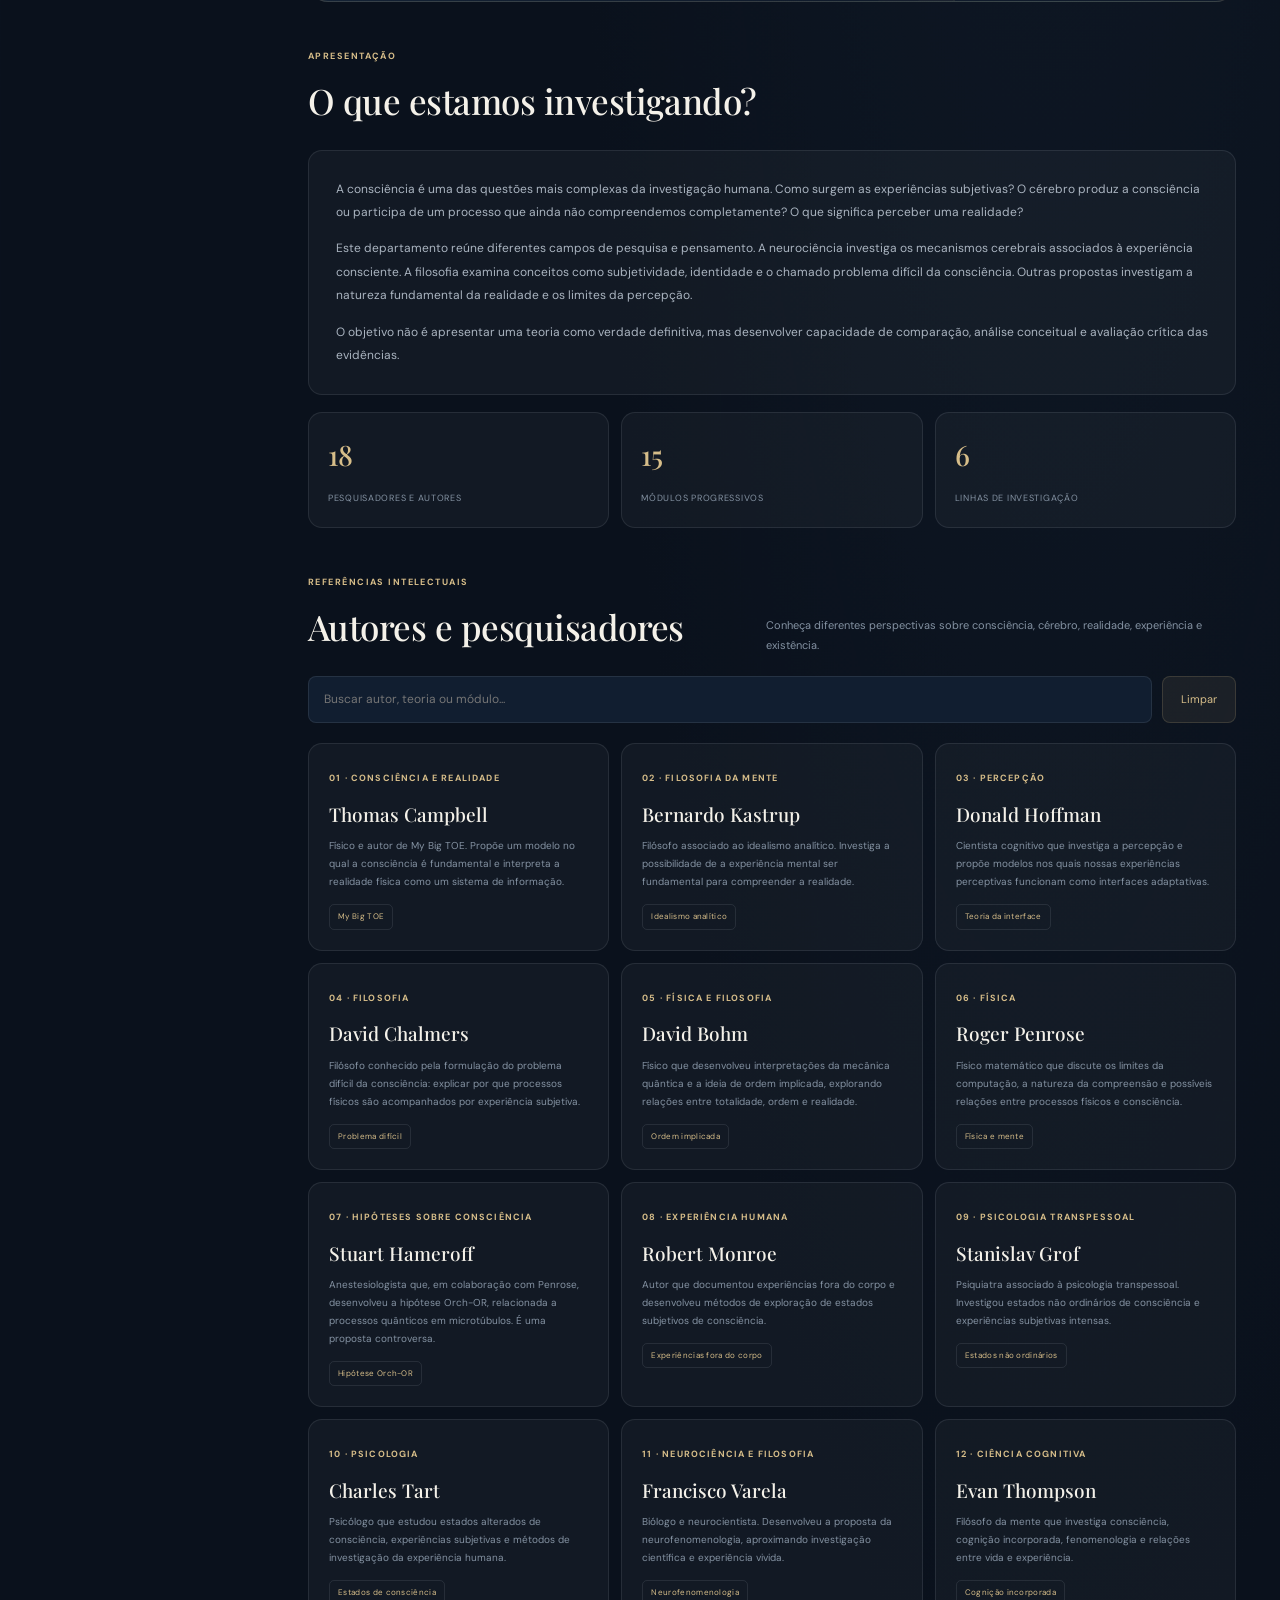
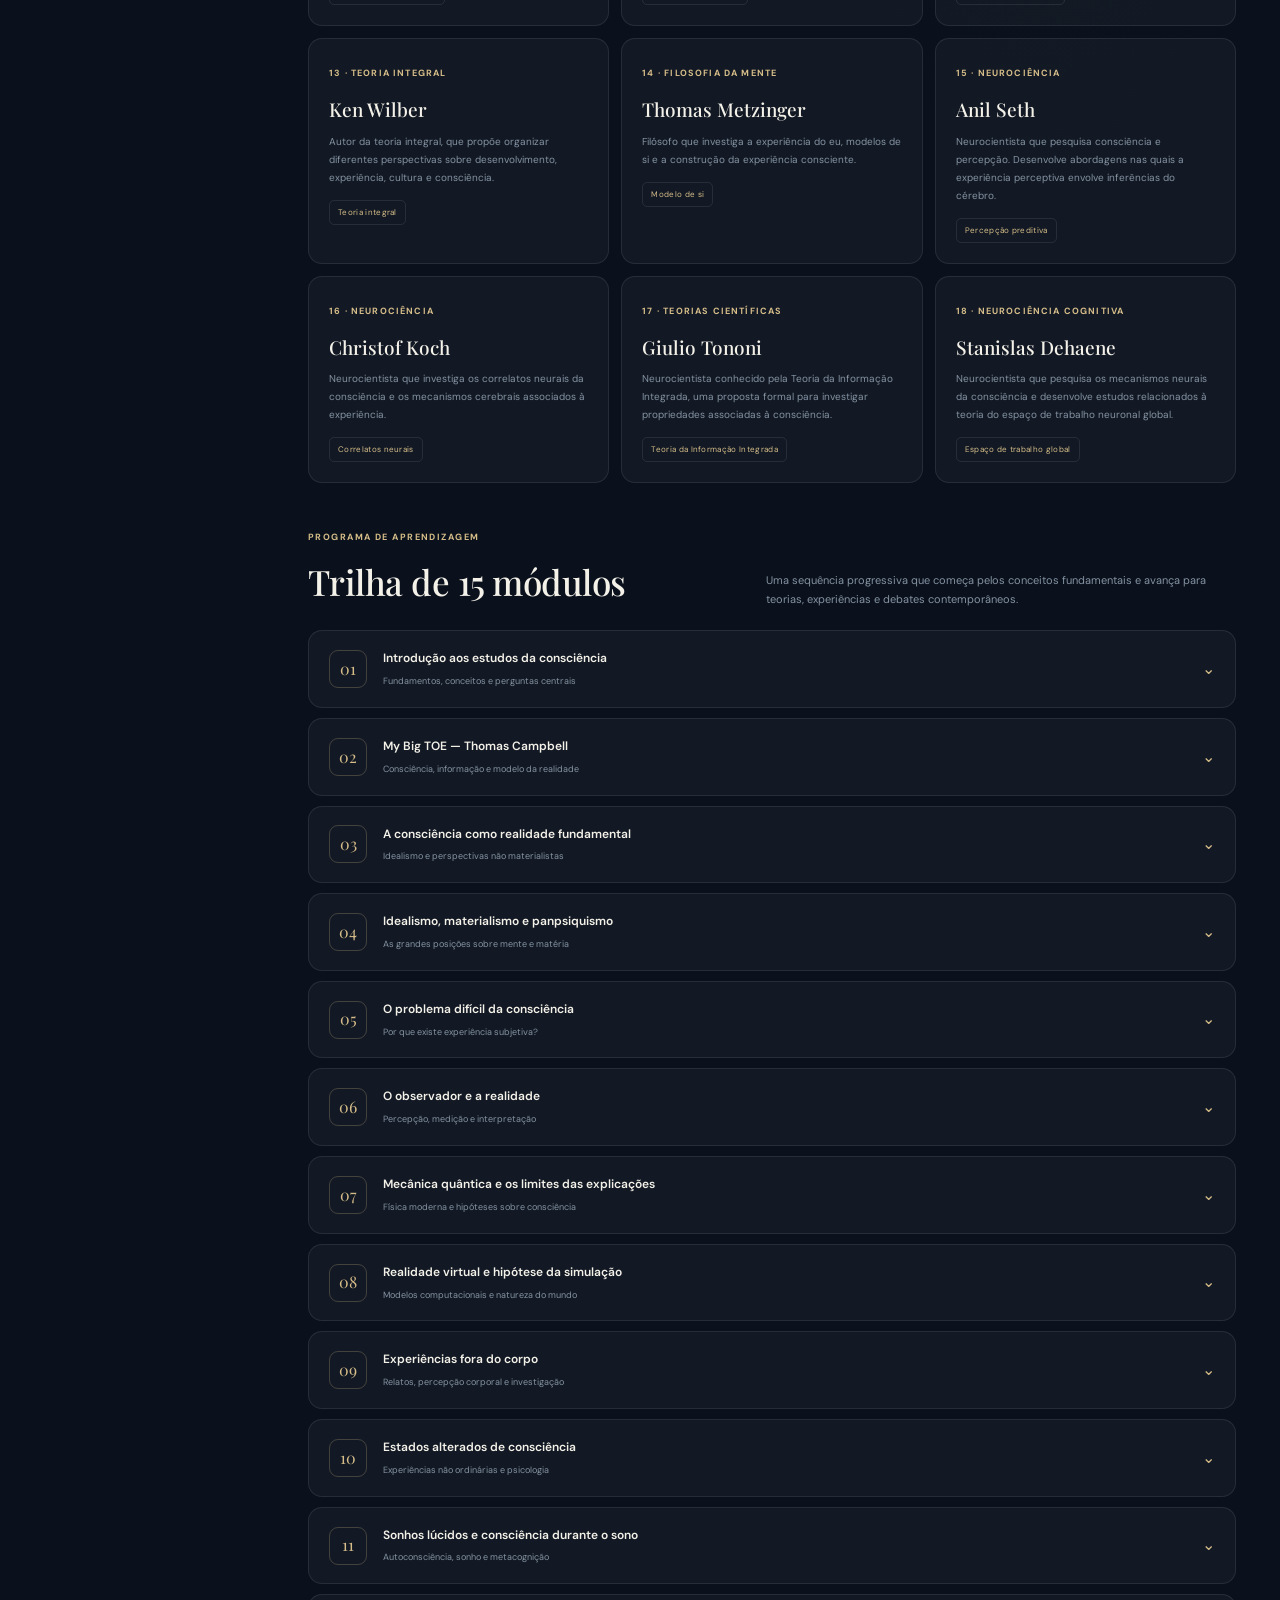
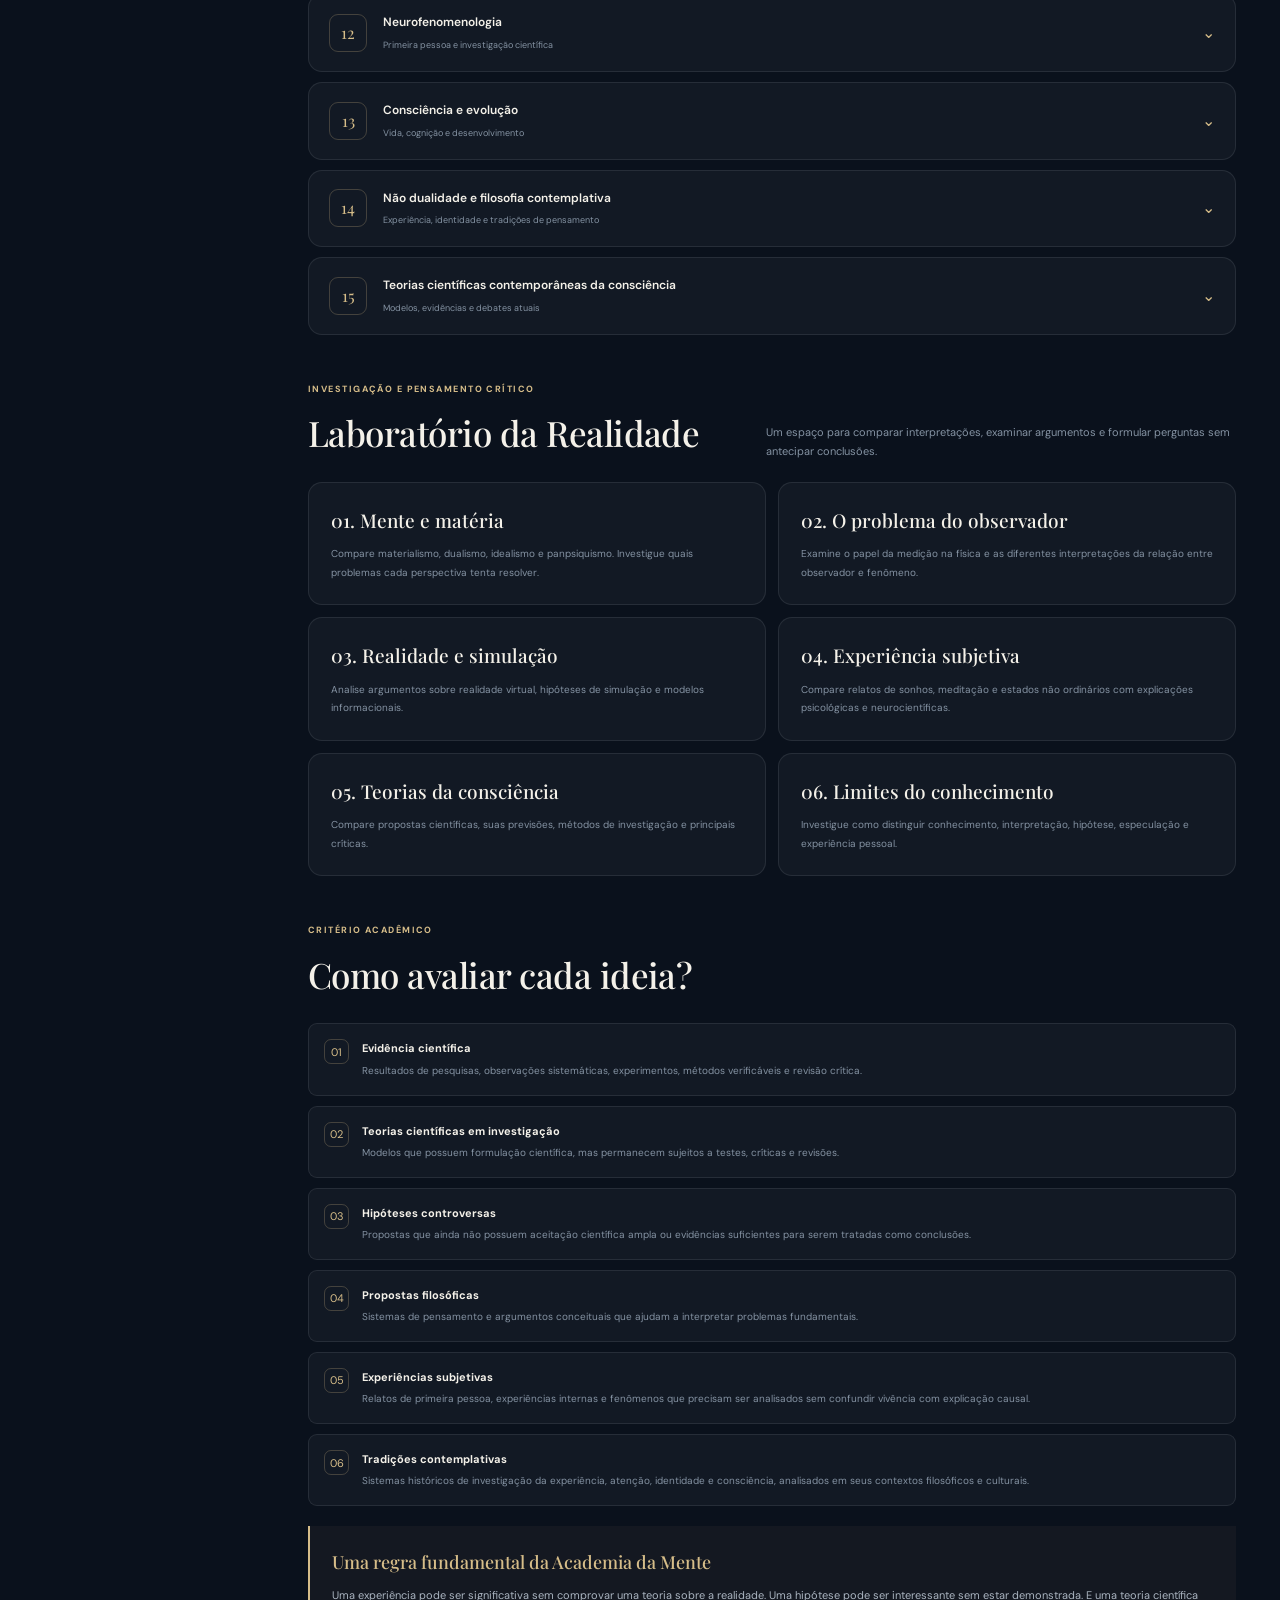
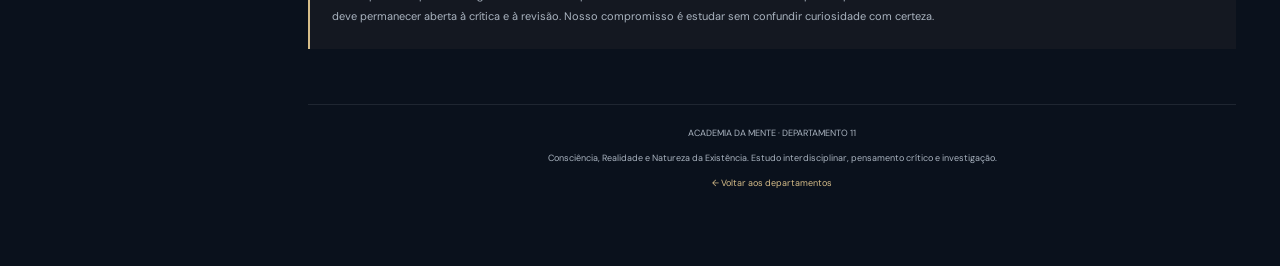
==== commit c6511445: "update consciencia-realidade.html" ====
--- a/pages/consciencia-realidade.html
+++ b/pages/consciencia-realidade.html
@@ -594,15 +594,21 @@
             <span>Departamentos</span>
           </a>
 
-          <a class="nav-link" href="cursos.html">
+        
+          <a class="nav-link is-active" href="departamentos.html">
+            <span class="nav-icon">▤</span>
+            <span>Departamentos</span>
+          </a>
+
+          <span class="nav-link" aria-disabled="true" title="Em desenvolvimento">
             <span class="nav-icon">▣</span>
-            <span>Cursos</span>
-          </a>
-
-          <a class="nav-link" href="biblioteca.html">
+            <span>Cursos — em breve</span>
+          </span>
+
+          <span class="nav-link" aria-disabled="true" title="Em desenvolvimento">
             <span class="nav-icon">▥</span>
-            <span>Biblioteca</span>
-          </a>
+            <span>Biblioteca — em breve</span>
+          </span>
         </nav>
       </div>
 
@@ -610,15 +616,18 @@
         <span class="menu-label">ÁREA DO ESTUDANTE</span>
 
         <nav class="sidebar-nav">
-          <a class="nav-link" href="meus-estudos.html">
+          <span class="nav-link" aria-disabled="true" title="Em desenvolvimento">
             <span class="nav-icon">◷</span>
-            <span>Meus estudos</span>
-          </a>
-
-          <a class="nav-link" href="configuracoes.html">
+            <span>Meus estudos — em breve</span>
+          </span>
+
+          <span class="nav-link" aria-disabled="true" title="Em desenvolvimento">
             <span class="nav-icon">⚙</span>
-            <span>Configurações</span>
-          </a>
+            <span>Configurações — em breve</span>
+          </span>
+        </nav>
+      </div>
+
         </nav>
       </div>
 
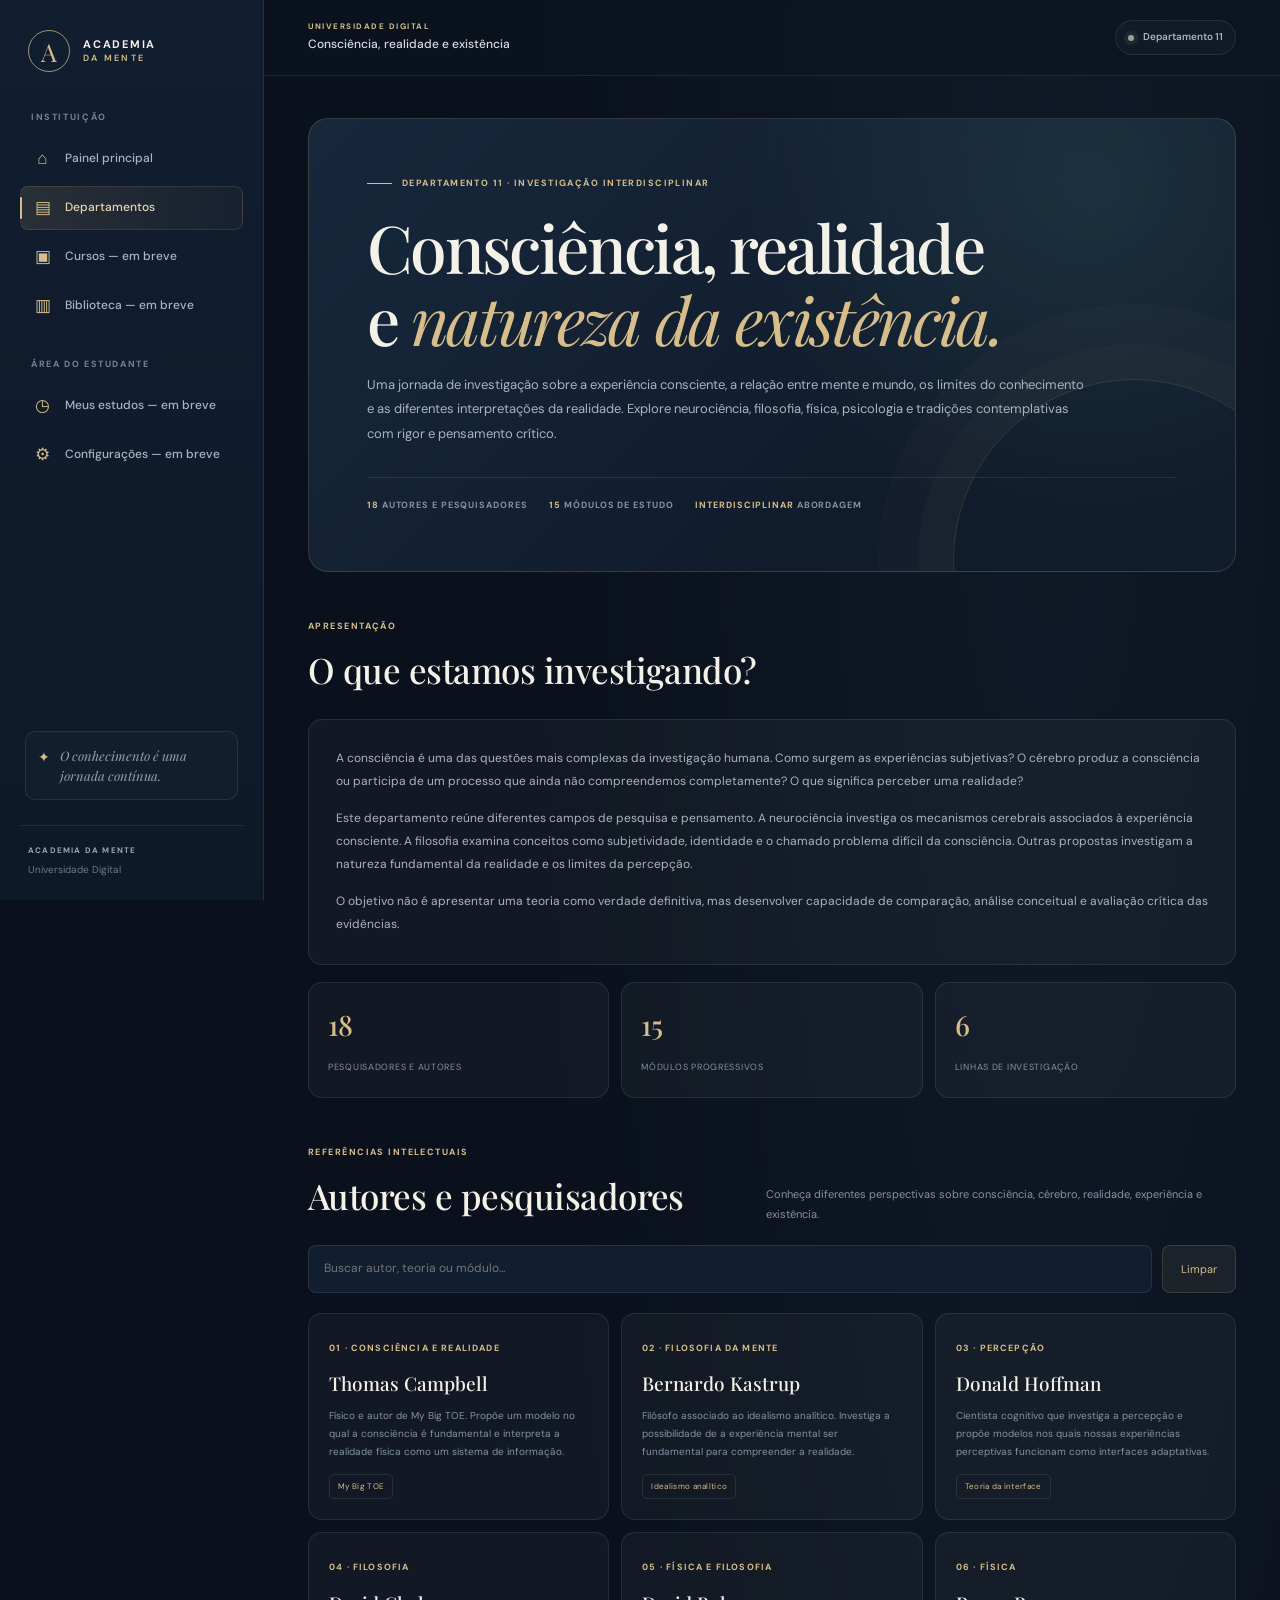
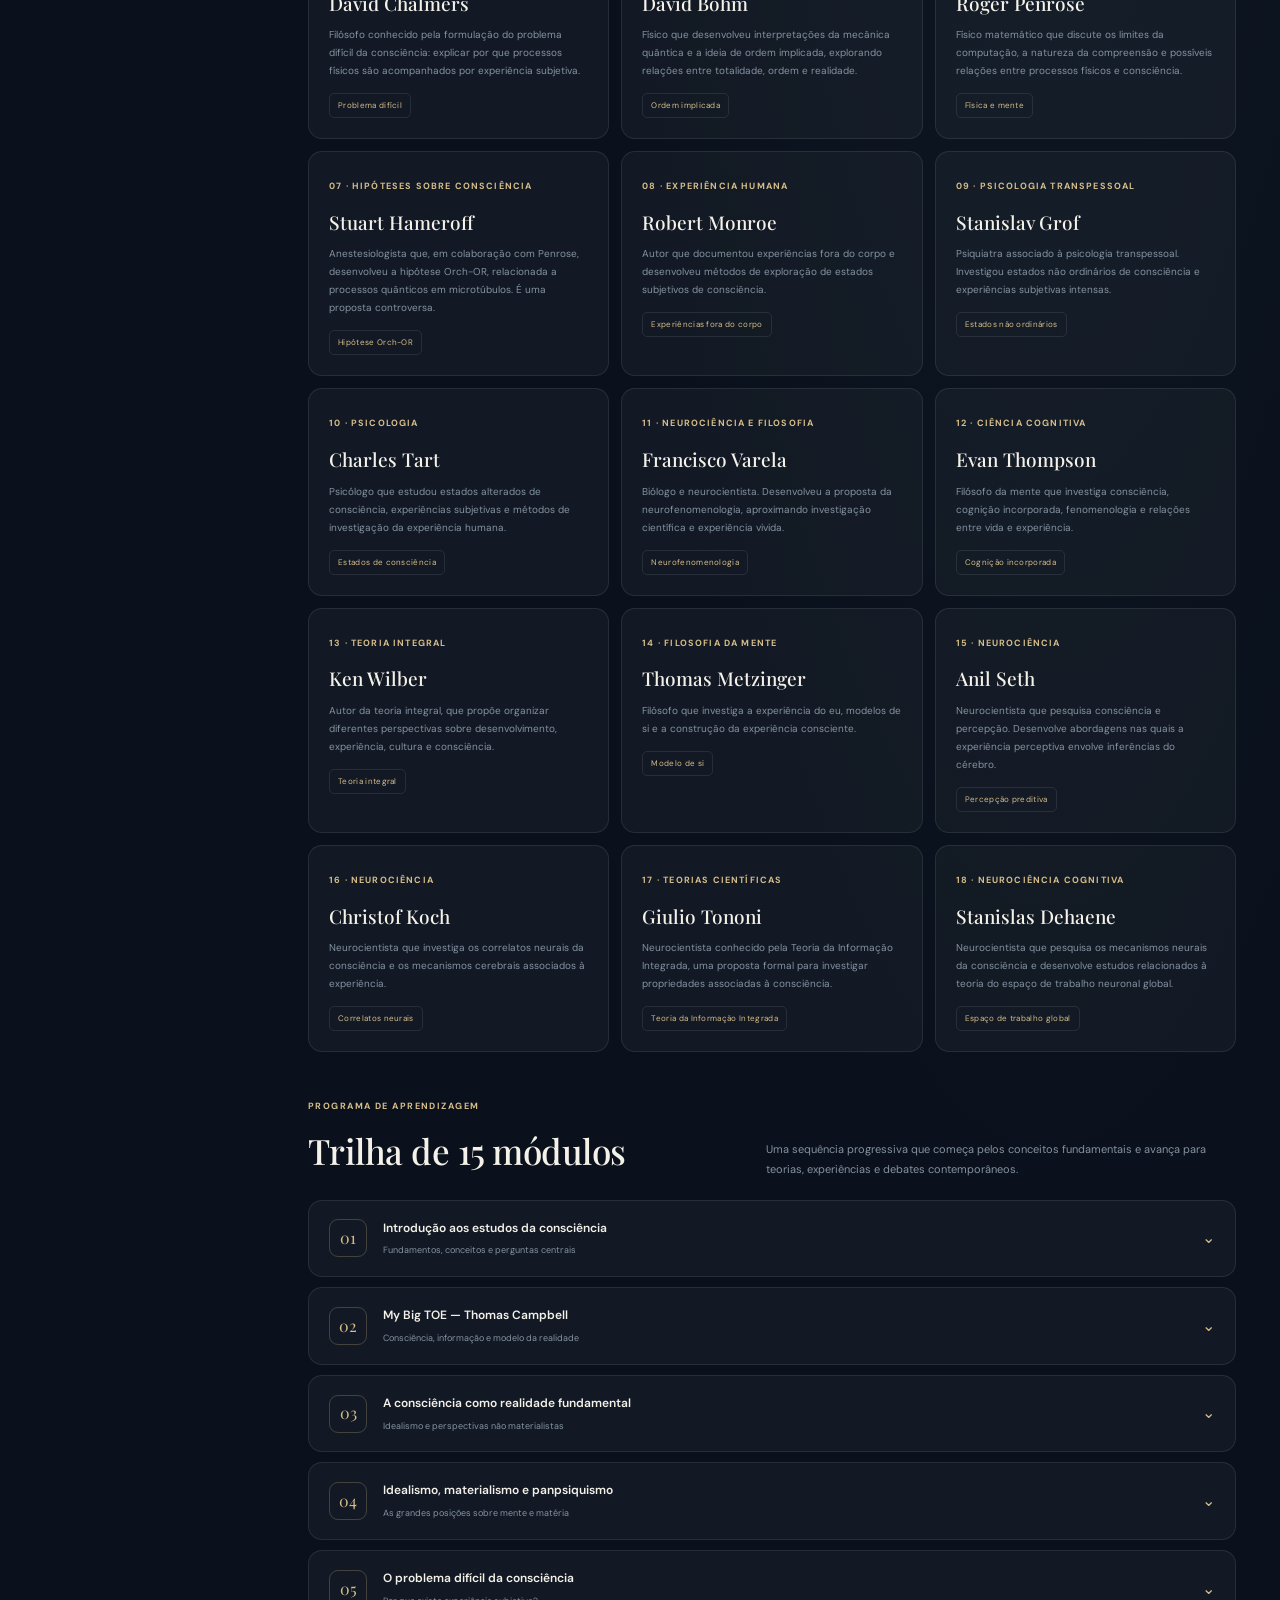
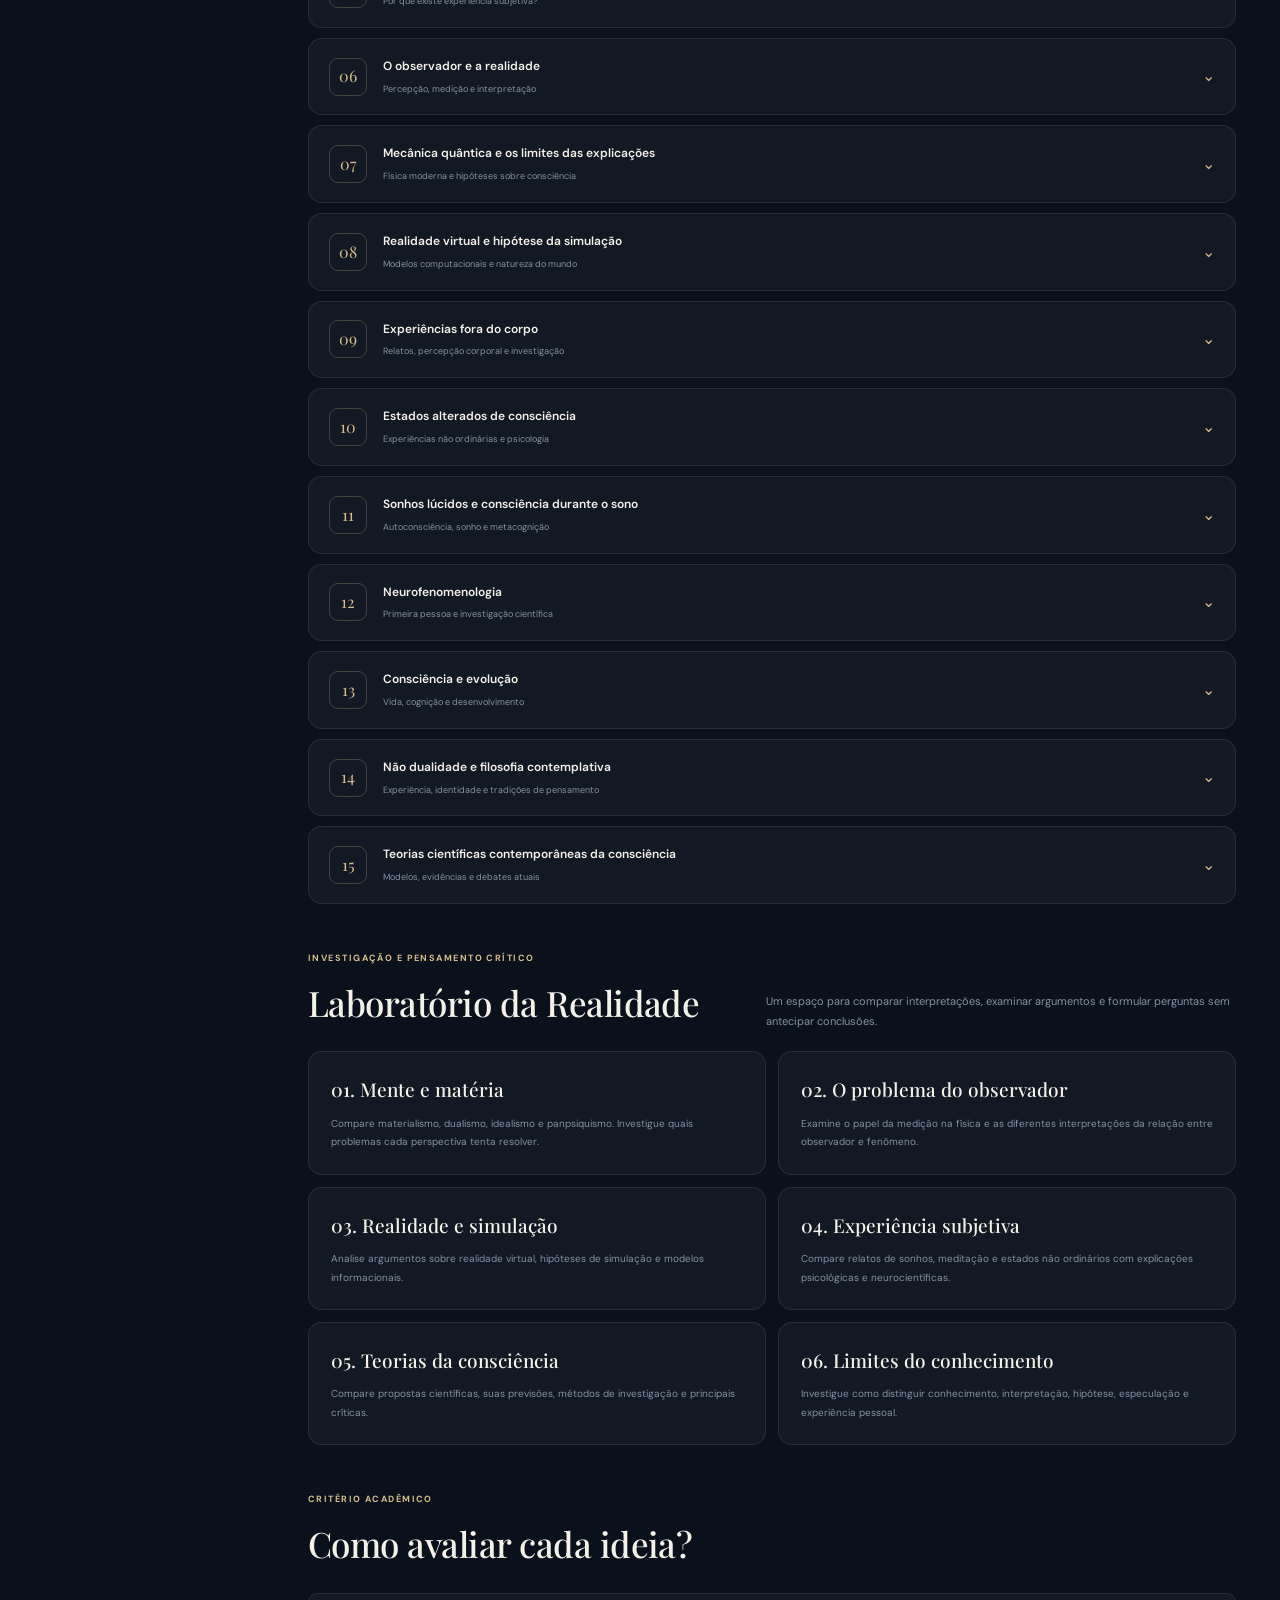
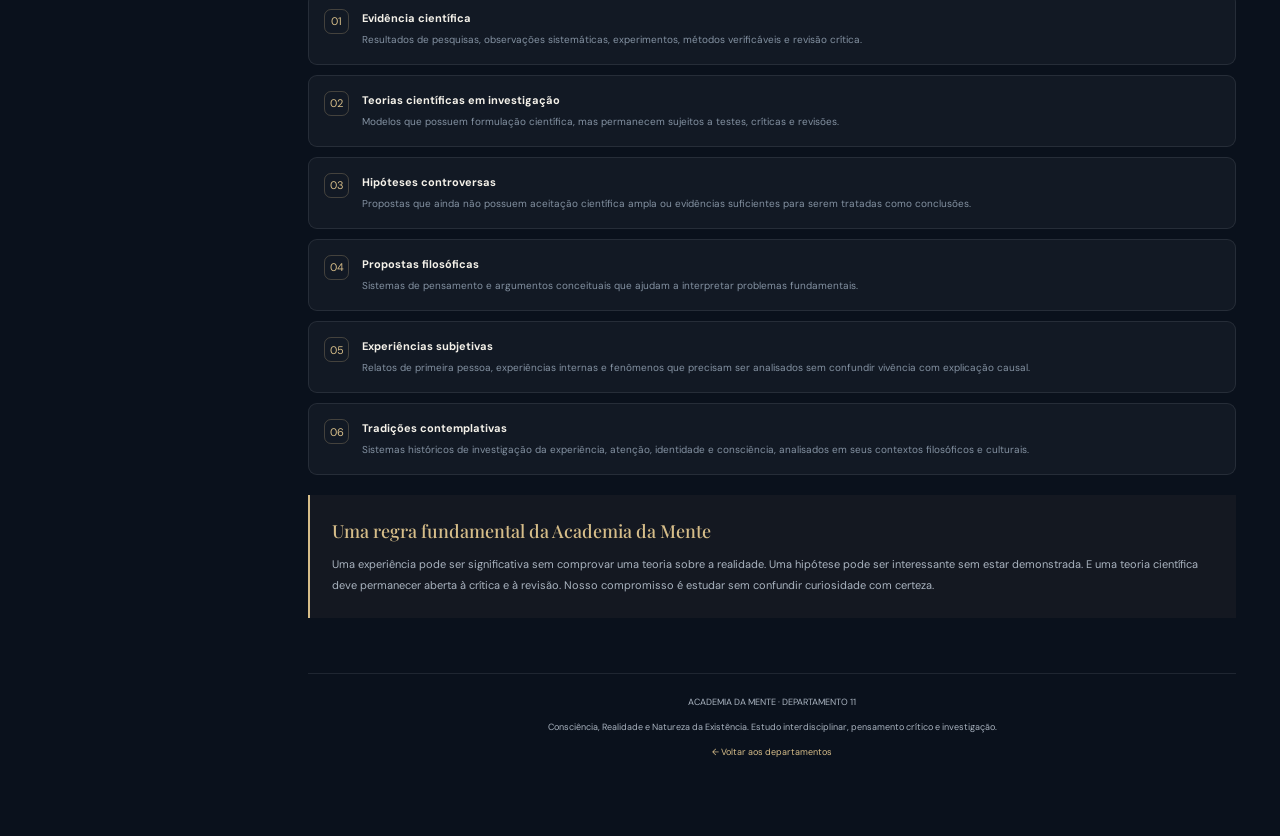
==== commit 84c7aed7: "update consciencia-realidade.html" ====
--- a/pages/consciencia-realidade.html
+++ b/pages/consciencia-realidade.html
@@ -589,12 +589,7 @@
             <span>Painel principal</span>
           </a>
 
-          <a class="nav-link is-active" href="departamentos.html">
-            <span class="nav-icon">▤</span>
-            <span>Departamentos</span>
-          </a>
-
-        
+         
           <a class="nav-link is-active" href="departamentos.html">
             <span class="nav-icon">▤</span>
             <span>Departamentos</span>
@@ -628,8 +623,6 @@
         </nav>
       </div>
 
-        </nav>
-      </div>
 
       <div class="sidebar-bottom">
         <div class="sidebar-note">
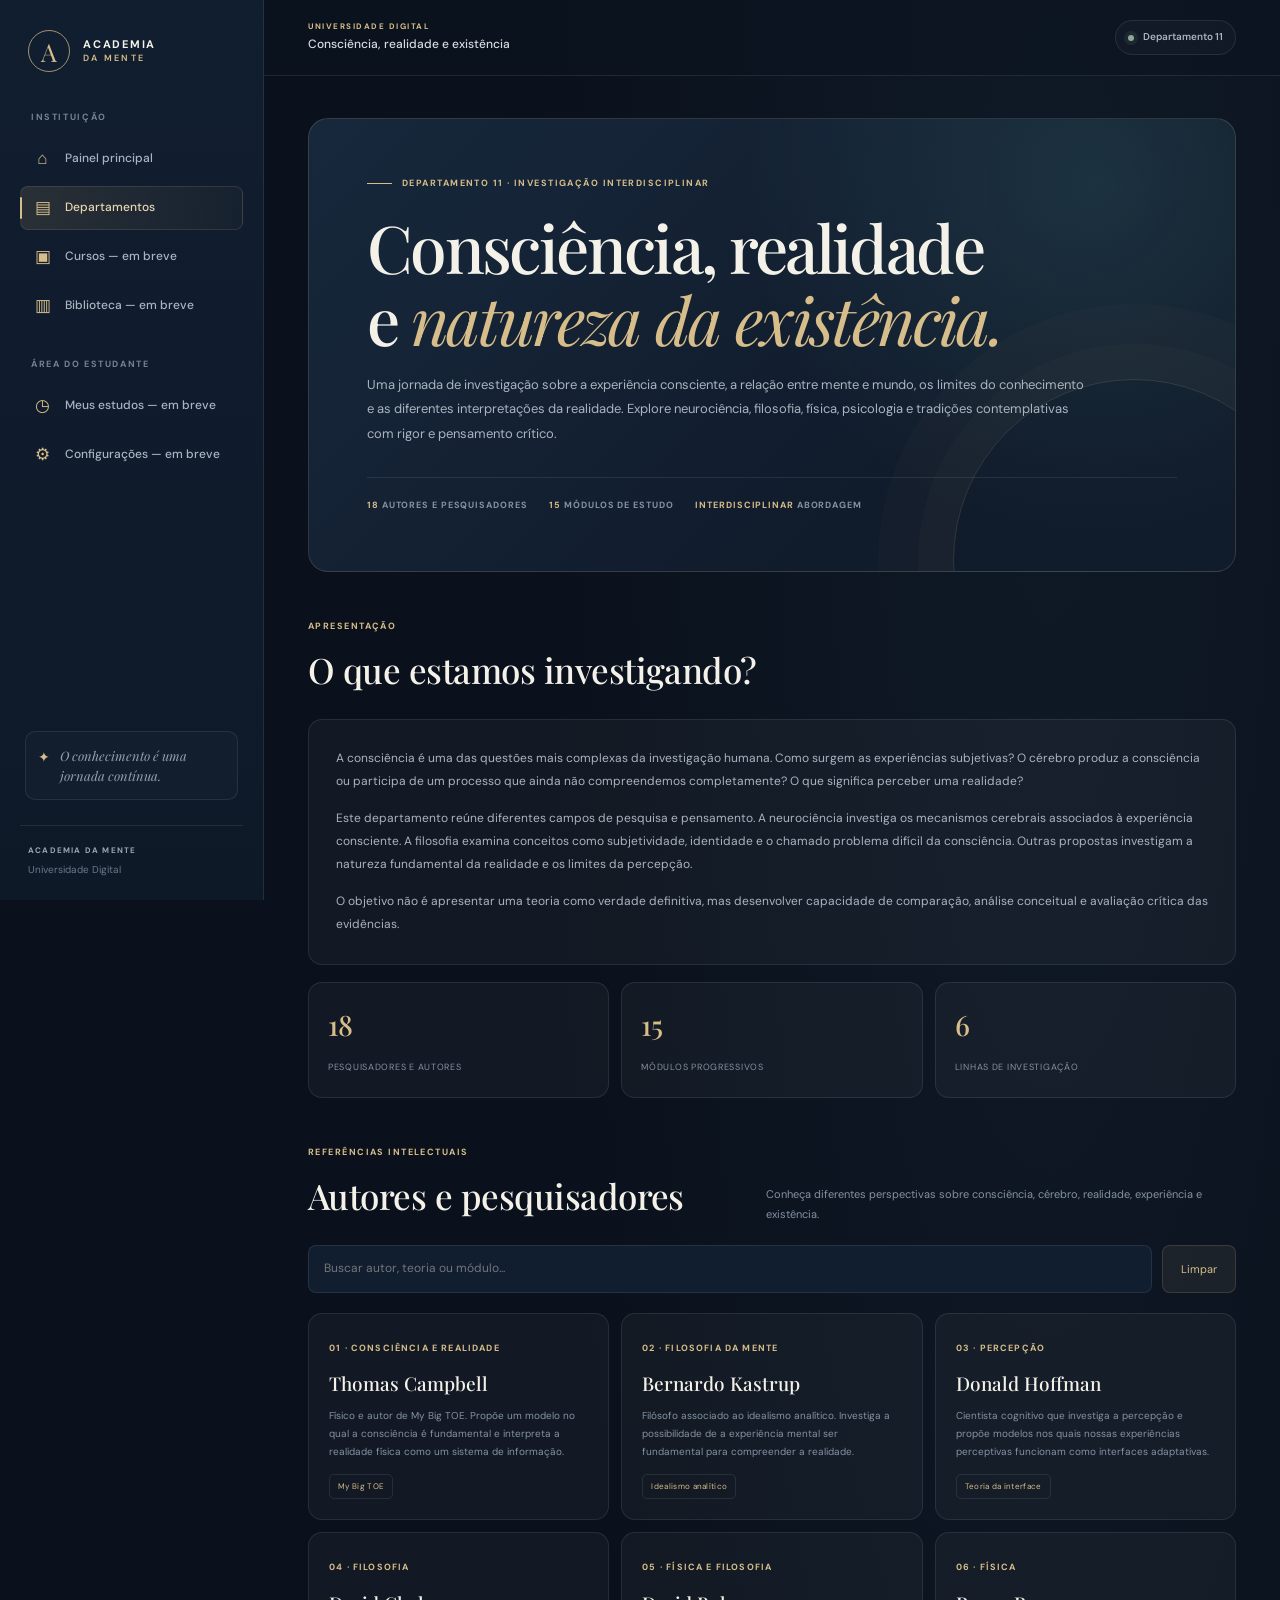
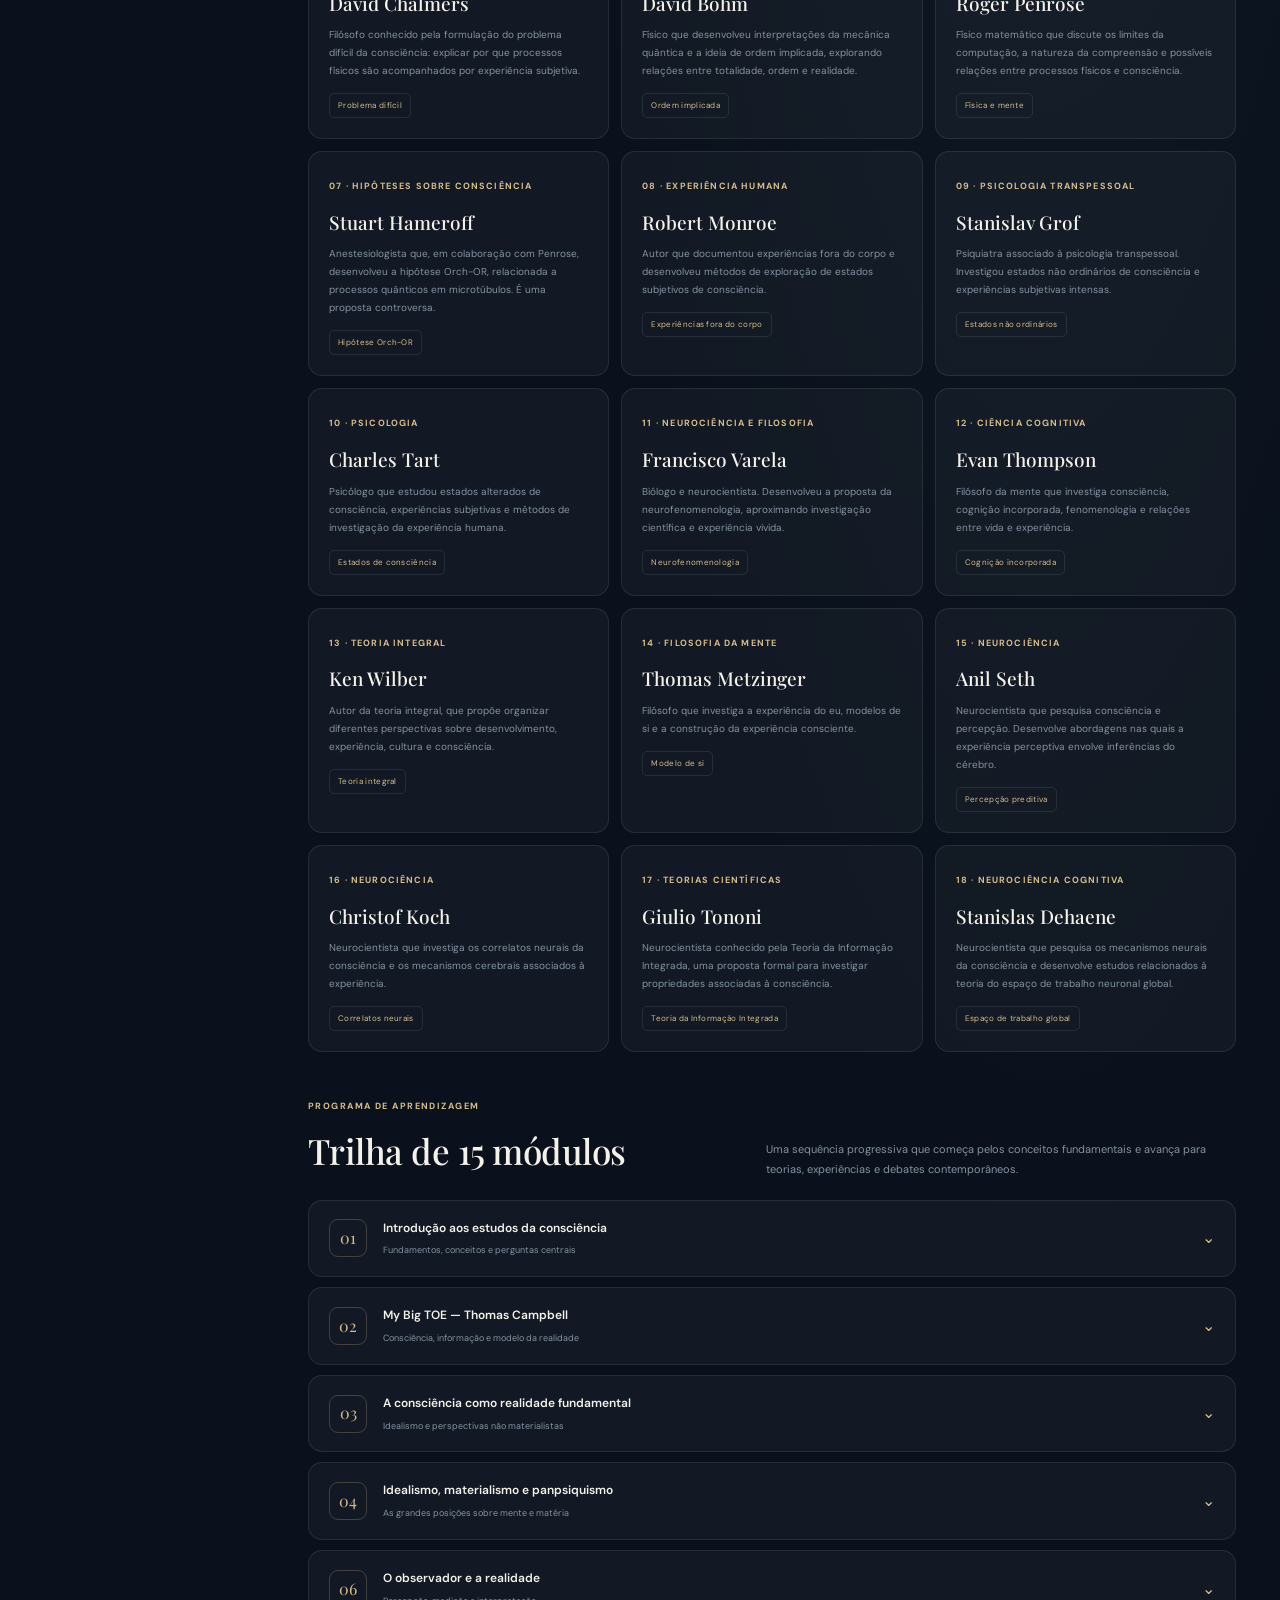
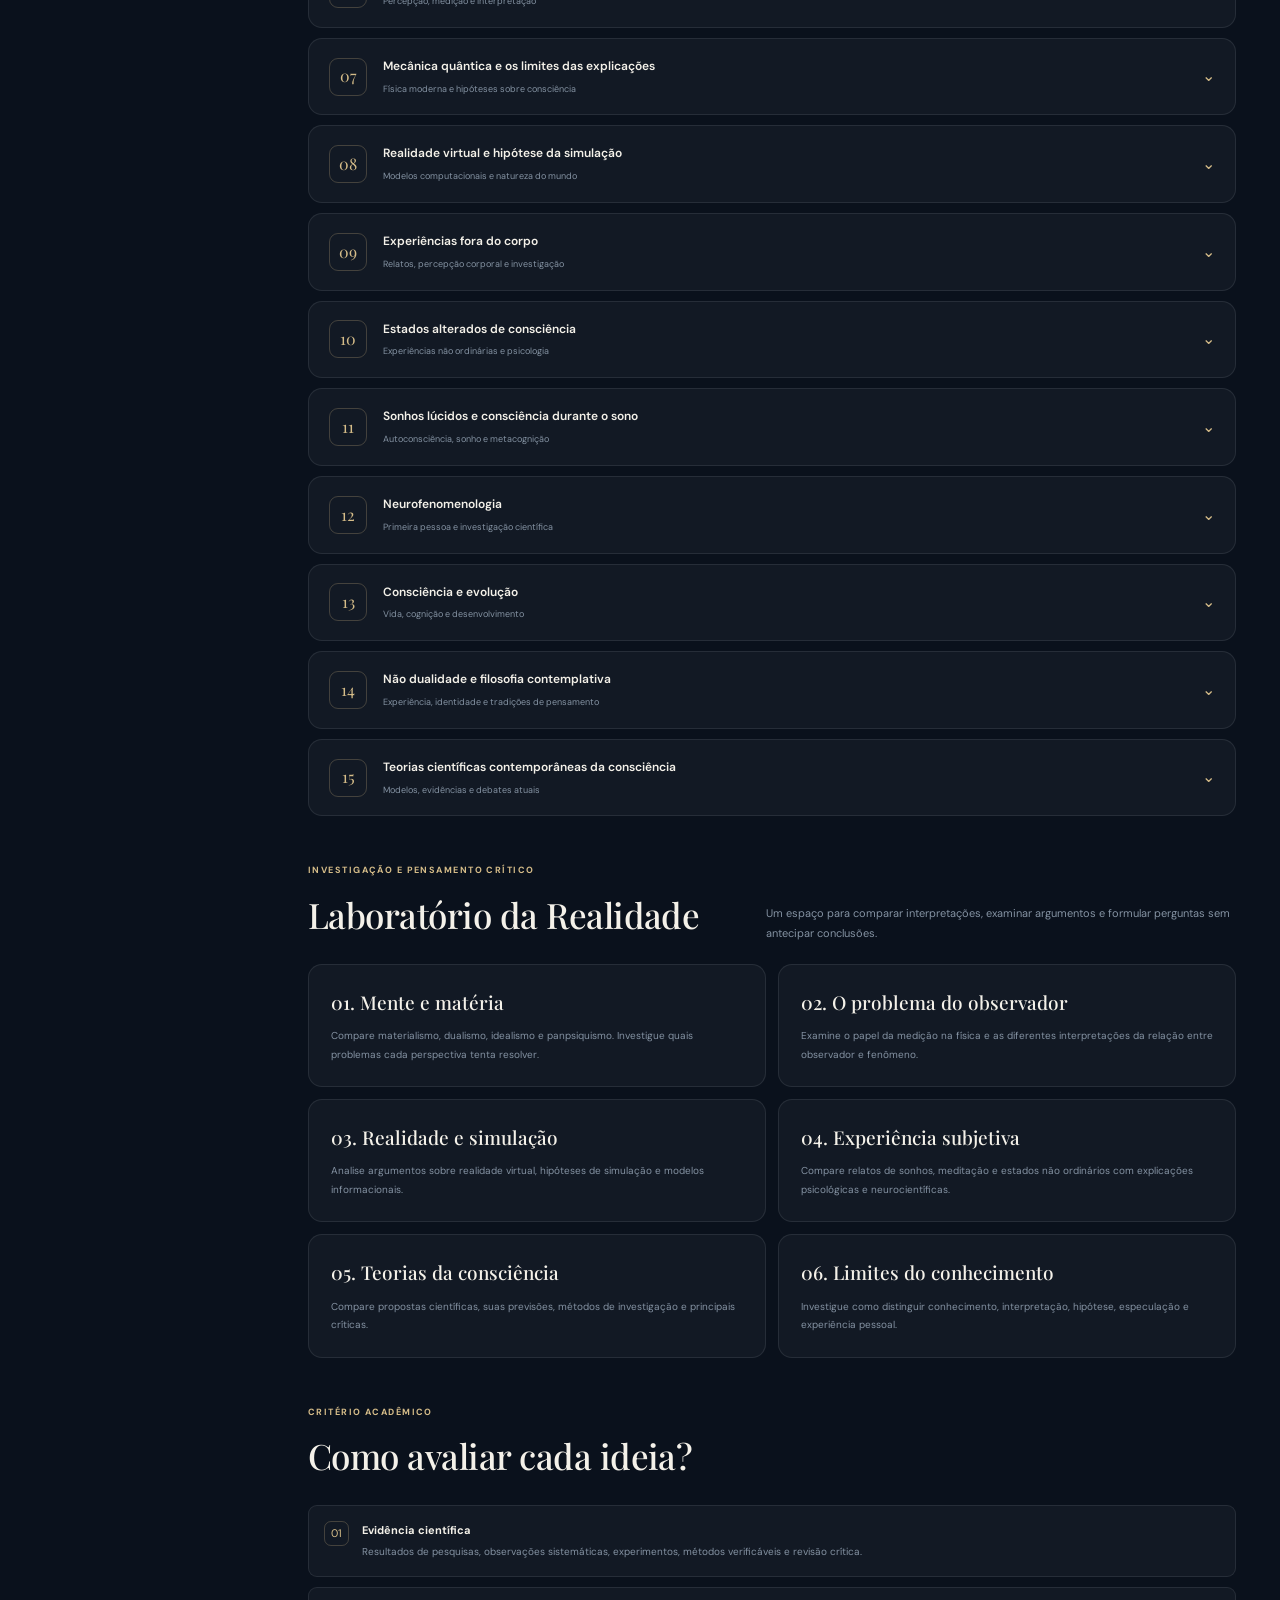
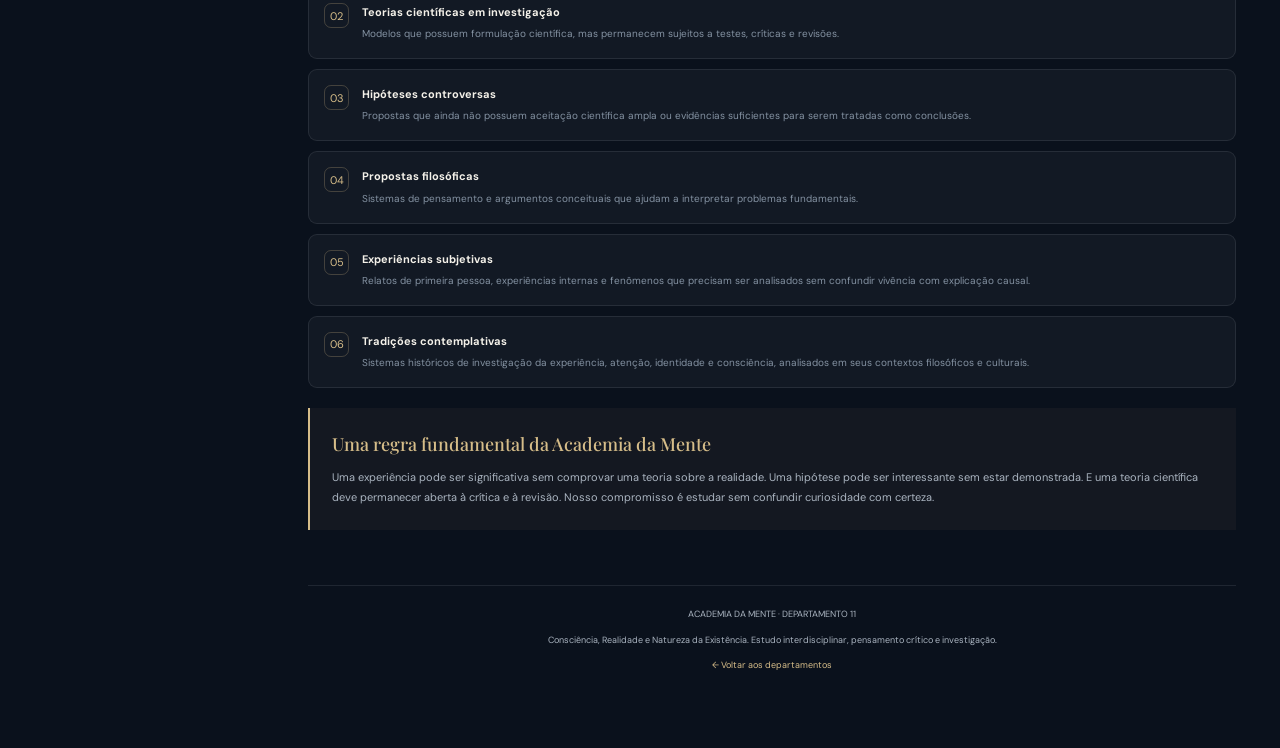
==== commit b951c08d: "update consciencia-realidade.html" ====
--- a/pages/consciencia-realidade.html
+++ b/pages/consciencia-realidade.html
@@ -377,6 +377,94 @@
       font-size: 8px;
     }
 
+    /* ESTILO DAS AULAS COMPLETAS */
+
+    .lesson-content {
+      display: grid;
+      gap: 18px;
+      padding-top: 8px;
+    }
+
+    .lesson-content h4 {
+      margin: 18px 0 8px;
+      color: var(--paper-100);
+      font-family: var(--font-display);
+      font-size: 19px;
+      font-weight: 500;
+      line-height: 1.4;
+    }
+
+    .lesson-content p,
+    .lesson-content li {
+      color: var(--muted-200);
+      font-size: 12px;
+      line-height: 1.9;
+    }
+
+    .lesson-content ul,
+    .lesson-content ol {
+      display: grid;
+      gap: 8px;
+      padding-left: 22px;
+    }
+
+    .lesson-content .lesson-callout {
+      padding: 16px;
+      border-left: 3px solid var(--gold-400);
+      border-radius: 5px;
+      background: rgba(214,189,137,.07);
+    }
+
+    .lesson-content .lesson-callout p {
+      margin: 0;
+    }
+
+    .lesson-content .lesson-label {
+      display: block;
+      margin-bottom: 7px;
+      color: var(--gold-400);
+      font-size: 9px;
+      font-weight: 700;
+      letter-spacing: .12em;
+      text-transform: uppercase;
+    }
+
+    .lesson-content .lesson-questions {
+      display: grid;
+      gap: 12px;
+      padding: 16px;
+      border: 1px solid var(--line-cool);
+      border-radius: 8px;
+      background: var(--surface);
+    }
+
+    .lesson-content .lesson-questions p {
+      margin: 0;
+    }
+
+    .lesson-content .lesson-answer {
+      padding: 12px;
+      border: 1px solid var(--line-cool);
+      border-radius: 7px;
+      color: var(--muted-200);
+      font-size: 11px;
+      line-height: 1.8;
+    }
+
+    .lesson-content .lesson-answer summary {
+      color: var(--gold-400);
+      cursor: pointer;
+      font-weight: 600;
+    }
+
+    .lesson-content .lesson-answer p {
+      margin: 10px 0 0;
+    }
+
+    .lesson-content .lesson-references li {
+      font-size: 11px;
+    }
+
     .lab-grid {
       display: grid;
       grid-template-columns: repeat(2, minmax(0, 1fr));
@@ -1085,30 +1173,352 @@
                 <div class="module-topics">
                   <span>Materialismo</span>
                   <span>Dualismo</span>
-                  <span>Idealismo</span>
-                  <span>Panpsiquismo</span>
-                </div>
-              </div>
-            </details>
-
-            <details class="module-card" data-search="problema difícil david chalmers qualia subjetividade">
-              <summary>
-                <span class="module-number">05</span>
-                <span class="module-title">
-                  <strong>O problema difícil da consciência</strong>
-                  <small>Por que existe experiência subjetiva?</small>
-                </span>
-                <span class="module-arrow">⌄</span>
-              </summary>
-              <div class="module-content">
-                <p>
-                  A partir de David Chalmers, investigue a diferença
-                  entre explicar funções cognitivas e explicar
-                  a experiência subjetiva. Estude os conceitos
-                  de qualia e lacuna explicativa.
-                </p>
-                <p><strong>Questão central:</strong> explicar o funcionamento do cérebro é suficiente para explicar a experiência?</p>
-                <div class="module-topics">
+                 
+<details class="module-card" data-search="introdução estudos consciência fundamentos vigília percepção experiência subjetiva autoconsciência qualia neurociência filosofia">
+
+  <summary>
+    <span class="module-number">01</span>
+    <span class="module-title">
+      <strong>Introdução aos estudos da consciência</strong>
+      <small>Fundamentos, conceitos e perguntas centrais</small>
+    </span>
+    <span class="module-arrow">⌄</span>
+  </summary>
+
+  <div class="module-content lesson-content">
+
+    <div class="lesson-callout">
+      <span class="lesson-label">Aula 01 · Fundamentos</span>
+      <p>
+        A consciência é um dos problemas mais complexos da investigação
+        humana. Ela está relacionada à experiência de perceber, sentir,
+        pensar e reconhecer a própria existência. Nesta aula, vamos
+        construir uma base conceitual para estudar esse fenômeno sem
+        confundir conhecimento científico, hipóteses e interpretações
+        filosóficas.
+      </p>
+    </div>
+
+    <section>
+      <h4>1. Objetivos de aprendizagem</h4>
+      <p>Ao concluir esta aula, você deverá ser capaz de:</p>
+      <ul>
+        <li>Compreender diferentes sentidos atribuídos ao conceito de consciência.</li>
+        <li>Distinguir vigília, percepção consciente e autoconsciência.</li>
+        <li>Entender o significado de experiência subjetiva e qualia.</li>
+        <li>Reconhecer algumas questões fundamentais da filosofia da mente.</li>
+        <li>Identificar métodos utilizados pela ciência para investigar a consciência.</li>
+        <li>Desenvolver uma postura crítica diante de explicações e teorias.</li>
+      </ul>
+    </section>
+
+    <section>
+      <h4>2. O que é consciência?</h4>
+      <p>
+        No cotidiano, utilizamos a palavra consciência para falar de
+        diferentes experiências: estar acordado, perceber o ambiente,
+        sentir emoções, pensar sobre um problema ou reconhecer a nós
+        mesmos como indivíduos.
+      </p>
+      <p>
+        Na investigação científica e filosófica, entretanto, é importante
+        distinguir esses fenômenos. A palavra consciência não possui
+        uma única definição que resolva todas as questões envolvidas.
+      </p>
+      <p>
+        Uma das perguntas centrais é: como determinados processos
+        físicos e biológicos estão relacionados à existência de uma
+        experiência em primeira pessoa?
+      </p>
+      <div class="lesson-callout">
+        <span class="lesson-label">Questão fundamental</span>
+        <p>
+          Não basta investigar o que um organismo faz ou como processa
+          informações. Também precisamos compreender por que existe
+          uma experiência subjetiva associada a determinados processos.
+        </p>
+      </div>
+    </section>
+
+    <section>
+      <h4>3. Quatro dimensões importantes</h4>
+
+      <h4>3.1. Vigília</h4>
+      <p>
+        É o estado de estar desperto, em contraste com estados como
+        o sono profundo. A vigília envolve sistemas cerebrais que
+        contribuem para manter o organismo responsivo ao ambiente.
+      </p>
+
+      <h4>3.2. Percepção consciente</h4>
+      <p>
+        Refere-se à experiência de perceber estímulos, como enxergar
+        uma imagem, ouvir um som ou sentir uma textura. A percepção
+        consciente não deve ser confundida com todo processamento
+        sensorial: parte do processamento pode ocorrer sem que a
+        pessoa relate uma experiência consciente correspondente.
+      </p>
+
+      <h4>3.3. Experiência subjetiva</h4>
+      <p>
+        É o aspecto de uma experiência tal como ela é vivida pelo
+        próprio sujeito. Sentir dor, perceber uma cor ou experimentar
+        uma emoção são exemplos de experiências que possuem uma
+        dimensão subjetiva.
+      </p>
+
+      <h4>3.4. Autoconsciência</h4>
+      <p>
+        É a capacidade de representar a si mesmo de alguma maneira:
+        reconhecer o próprio corpo, identificar estados internos,
+        refletir sobre pensamentos ou perceber-se como indivíduo.
+        Existem diferentes níveis e formas de autoconsciência.
+      </p>
+    </section>
+
+    <section>
+      <h4>4. O problema da experiência subjetiva</h4>
+      <p>
+        Imagine duas pessoas observando o mesmo pôr do sol. Ambas
+        podem identificar as cores, descrever a paisagem e reconhecer
+        os objetos presentes. Ainda assim, cada uma vivencia aquela
+        experiência a partir de sua própria perspectiva.
+      </p>
+      <p>
+        A investigação da consciência procura compreender como
+        experiências desse tipo se relacionam com os processos
+        cerebrais, corporais e ambientais.
+      </p>
+      <p>
+        O filósofo Thomas Nagel formulou uma questão influente:
+        como é ser outro organismo, por exemplo, um morcego?
+        A reflexão aponta para a dificuldade de compreender
+        integralmente uma experiência a partir de uma perspectiva
+        diferente da nossa.
+      </p>
+      <p>
+        David Chalmers popularizou a distinção entre problemas
+        funcionais da consciência e o chamado problema difícil:
+        explicar por que determinados processos físicos são
+        acompanhados de experiência subjetiva.
+      </p>
+    </section>
+
+    <section>
+      <h4>5. O que são qualia?</h4>
+      <p>
+        O termo qualia é utilizado na filosofia da mente para
+        discutir as características qualitativas da experiência.
+        É uma maneira de abordar como algo é vivenciado pelo sujeito.
+      </p>
+      <ul>
+        <li>Como é sentir o sabor de um limão?</li>
+        <li>Como é experimentar uma dor intensa?</li>
+        <li>Como é perceber uma determinada tonalidade de azul?</li>
+        <li>Como é sentir uma emoção específica?</li>
+      </ul>
+      <p>
+        O conceito é debatido na filosofia da mente. Não existe
+        consenso sobre sua interpretação ou sobre o papel que
+        deveria desempenhar em uma teoria completa da consciência.
+      </p>
+    </section>
+
+    <section>
+      <h4>6. Como a ciência investiga a consciência?</h4>
+      <p>
+        Embora a experiência subjetiva seja vivida em primeira pessoa,
+        pesquisadores desenvolveram métodos para investigar suas
+        relações com o comportamento, o cérebro e o corpo.
+      </p>
+      <ul>
+        <li><strong>Relatos subjetivos:</strong> descrições fornecidas pelos participantes sobre suas experiências.</li>
+        <li><strong>Experimentos comportamentais:</strong> tarefas que investigam percepção, atenção, memória e tomada de decisão.</li>
+        <li><strong>Neuroimagem:</strong> técnicas que permitem observar aspectos da atividade e da organização cerebral.</li>
+        <li><strong>Eletrofisiologia:</strong> registro de sinais elétricos relacionados à atividade neural.</li>
+        <li><strong>Estudos clínicos:</strong> investigação de alterações da consciência em condições neurológicas.</li>
+      </ul>
+      <p>
+        Nenhum desses métodos, isoladamente, responde a todas as
+        questões sobre a consciência. A combinação de diferentes
+        métodos permite construir explicações mais abrangentes.
+      </p>
+    </section>
+
+    <section>
+      <h4>7. Pesquisadores fundamentais</h4>
+
+      <p><strong>William James:</strong> filósofo e psicólogo que investigou o fluxo da consciência e a experiência psicológica.</p>
+
+      <p><strong>Thomas Nagel:</strong> filósofo que destacou a dimensão subjetiva da experiência consciente.</p>
+
+      <p><strong>David Chalmers:</strong> filósofo conhecido por sua formulação do problema difícil da consciência.</p>
+
+      <p><strong>Stanislas Dehaene:</strong> neurocientista que investiga os mecanismos cerebrais relacionados ao acesso consciente à informação.</p>
+
+      <p><strong>Anil Seth:</strong> neurocientista que pesquisa percepção, consciência e a construção da experiência pelo cérebro.</p>
+
+      <div class="lesson-callout">
+        <span class="lesson-label">Orientação de estudo</span>
+        <p>
+          Esses pesquisadores não defendem necessariamente a mesma
+          explicação para a consciência. Compare seus métodos,
+          conceitos e argumentos antes de estabelecer conclusões.
+        </p>
+      </div>
+    </section>
+
+    <section>
+      <h4>8. Duas perguntas que não devem ser confundidas</h4>
+      <p>
+        Uma investigação pode perguntar como o cérebro seleciona
+        informações, direciona a atenção e permite que uma pessoa
+        relate aquilo que percebe.
+      </p>
+      <p>
+        Outra pergunta é por que esses processos estão associados
+        a uma experiência subjetiva. As duas questões são importantes,
+        mas não são idênticas.
+      </p>
+      <ul>
+        <li><strong>Pergunta funcional:</strong> quais mecanismos permitem identificar, utilizar e relatar uma informação?</li>
+        <li><strong>Pergunta fenomenológica:</strong> o que significa existir uma experiência vivida por um sujeito?</li>
+      </ul>
+    </section>
+
+    <section>
+      <h4>9. Exercício prático — Observação e metacognição</h4>
+      <p>
+        Reserve alguns minutos em um ambiente tranquilo. O objetivo
+        não é alcançar um estado especial, mas observar e descrever
+        a própria experiência com atenção.
+      </p>
+      <ol>
+        <li>Observe um objeto próximo durante um minuto.</li>
+        <li>Identifique suas características visuais e os detalhes que chamam sua atenção.</li>
+        <li>Perceba quais pensamentos surgem enquanto observa.</li>
+        <li>Observe se sua atenção muda espontaneamente de direção.</li>
+        <li>Descreva a diferença entre perceber o objeto e perceber que está percebendo o objeto.</li>
+      </ol>
+      <p>
+        Ao terminar, escreva suas observações. Não trate suas
+        interpretações como provas sobre a natureza da consciência.
+        O exercício é uma prática de observação e reflexão.
+      </p>
+    </section>
+
+    <section>
+      <h4>10. Avaliação de aprendizagem</h4>
+      <p>
+        Responda às questões antes de abrir as explicações.
+        O objetivo é verificar sua compreensão dos conceitos.
+      </p>
+
+      <div class="lesson-questions">
+
+        <div>
+          <p><strong>Questão 1.</strong> Qual alternativa descreve melhor a experiência subjetiva?</p>
+          <details class="lesson-answer">
+            <summary>Ver explicação</summary>
+            <p>
+              É a dimensão de uma experiência tal como ela é vivida
+              pelo próprio sujeito, como sentir uma dor ou perceber
+              uma cor.
+            </p>
+          </details>
+        </div>
+
+        <div>
+          <p><strong>Questão 2.</strong> Vigília e autoconsciência são conceitos equivalentes?</p>
+          <details class="lesson-answer">
+            <summary>Ver explicação</summary>
+            <p>
+              Não. Vigília é o estado de estar desperto. Autoconsciência
+              envolve formas de representação e reconhecimento de si.
+              Uma pessoa pode estar desperta sem refletir explicitamente
+              sobre si mesma.
+            </p>
+          </details>
+        </div>
+
+        <div>
+          <p><strong>Questão 3.</strong> O que o conceito de qualia procura discutir?</p>
+          <details class="lesson-answer">
+            <summary>Ver explicação</summary>
+            <p>
+              As características qualitativas da experiência, isto é,
+              como determinadas experiências são vivenciadas em
+              primeira pessoa.
+            </p>
+          </details>
+        </div>
+
+        <div>
+          <p><strong>Questão 4.</strong> Por que a ciência utiliza diferentes métodos para investigar a consciência?</p>
+          <details class="lesson-answer">
+            <summary>Ver explicação</summary>
+            <p>
+              Porque a consciência envolve diferentes dimensões.
+              Relatos, experimentos, registros cerebrais e estudos
+              clínicos oferecem informações complementares.
+            </p>
+          </details>
+        </div>
+
+        <div>
+          <p><strong>Questão 5.</strong> Qual é a diferença entre uma pergunta funcional e uma pergunta fenomenológica?</p>
+          <details class="lesson-answer">
+            <summary>Ver explicação</summary>
+            <p>
+              A pergunta funcional investiga mecanismos e capacidades,
+              como processar e relatar informações. A pergunta
+              fenomenológica investiga a existência e as características
+              da experiência subjetiva.
+            </p>
+          </details>
+        </div>
+
+      </div>
+    </section>
+
+    <section>
+      <h4>11. Referências bibliográficas</h4>
+      <p>
+        As obras abaixo oferecem pontos de partida para aprofundar
+        os temas apresentados nesta aula.
+      </p>
+      <ul class="lesson-references">
+        <li>JAMES, William. <em>The Principles of Psychology</em>. 1890.</li>
+        <li>NAGEL, Thomas. <em>What Is It Like to Be a Bat?</em> The Philosophical Review, 1974.</li>
+        <li>CHALMERS, David J. <em>The Conscious Mind: In Search of a Fundamental Theory</em>. 1996.</li>
+        <li>DEHAENE, Stanislas. <em>Consciousness and the Brain: Deciphering How the Brain Codes Our Thoughts</em>. 2014.</li>
+        <li>SETH, Anil. <em>Being You: A New Science of Consciousness</em>. 2021.</li>
+      </ul>
+    </section>
+
+    <div class="lesson-callout">
+      <span class="lesson-label">Conclusão da aula</span>
+      <p>
+        A consciência pode ser estudada por diferentes perspectivas:
+        filosófica, psicológica, neurocientífica e fenomenológica.
+        Compreender suas diferenças é o primeiro passo para investigar
+        teorias mais complexas sobre a mente e a realidade.
+      </p>
+    </div>
+
+    <div class="module-topics">
+      <span>Consciência</span>
+      <span>Experiência subjetiva</span>
+      <span>Qualia</span>
+      <span>Autoconsciência</span>
+      <span>Neurociência</span>
+      <span>Metacognição</span>
+      <span>Filosofia da mente</span>
+    </div>
+
+  </div>
+</details>
+
                   <span>David Chalmers</span>
                   <span>Qualia</span>
                   <span>Subjetividade</span>
